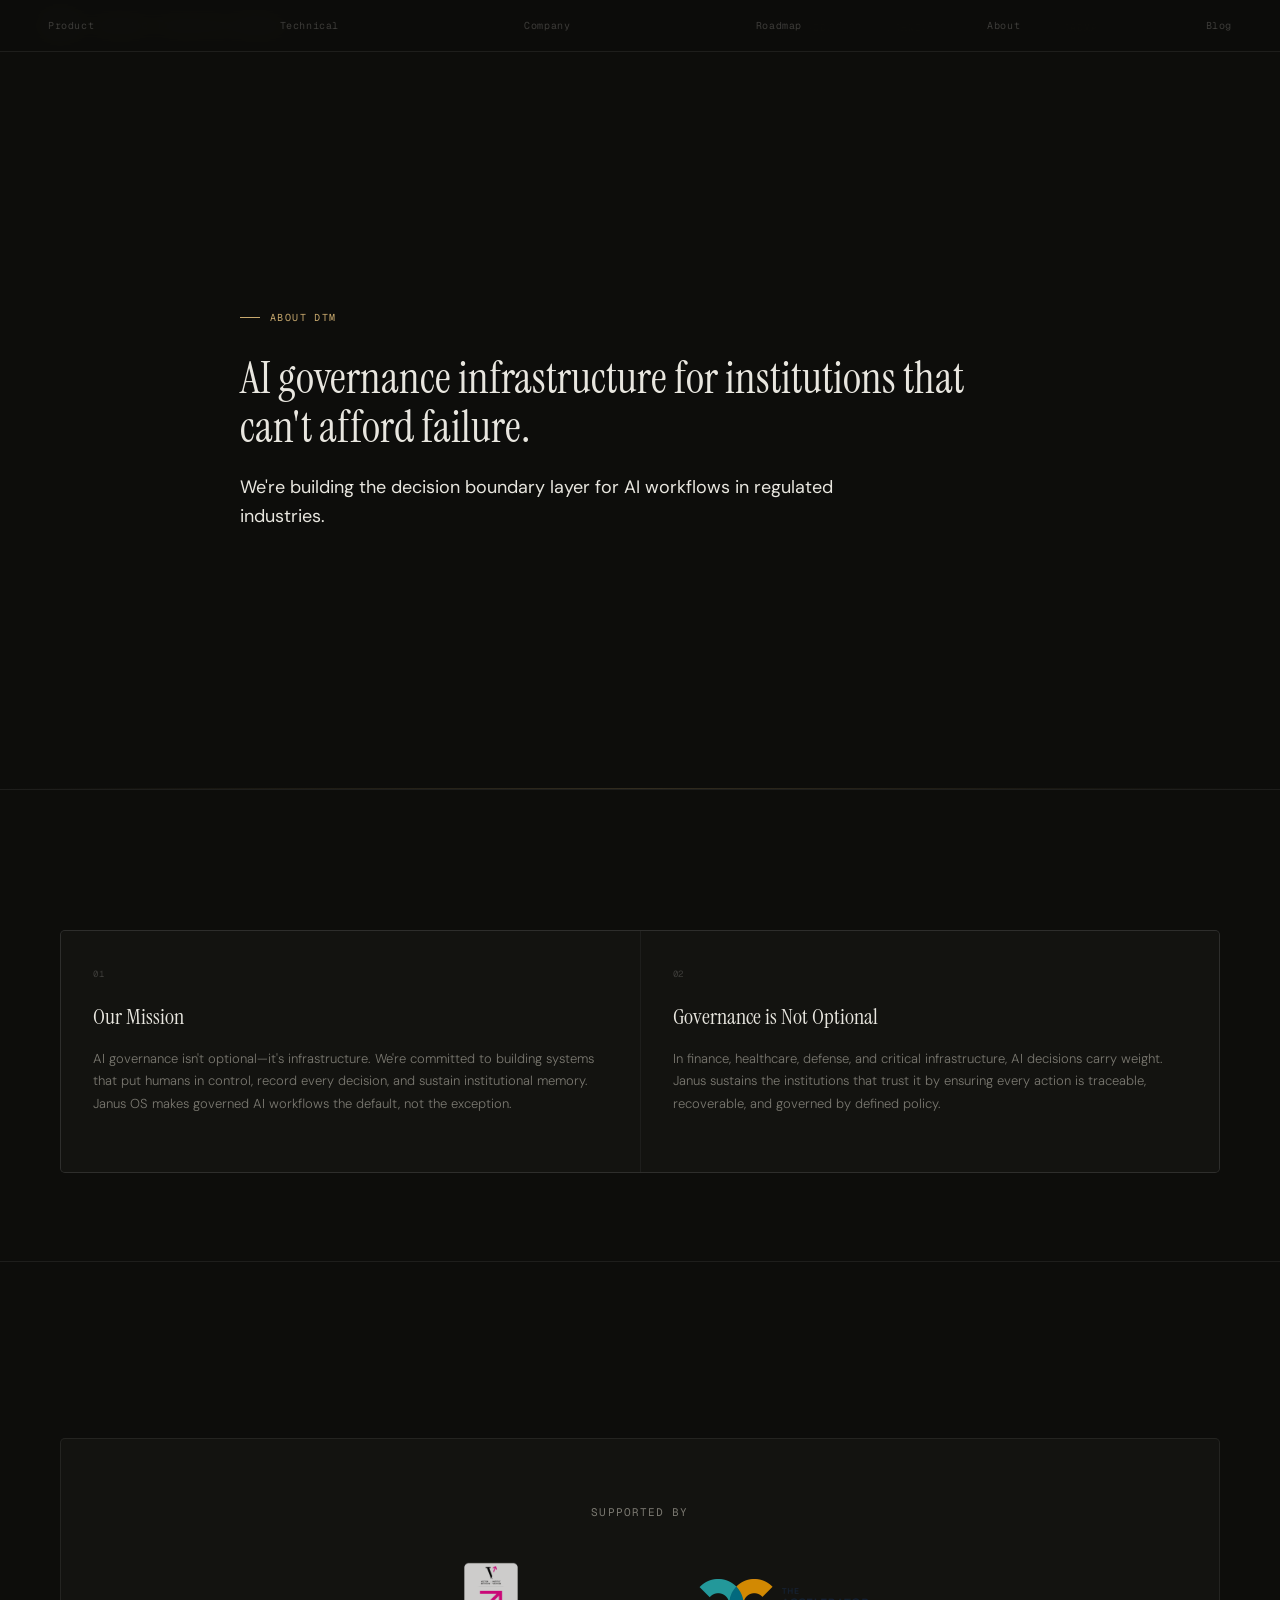
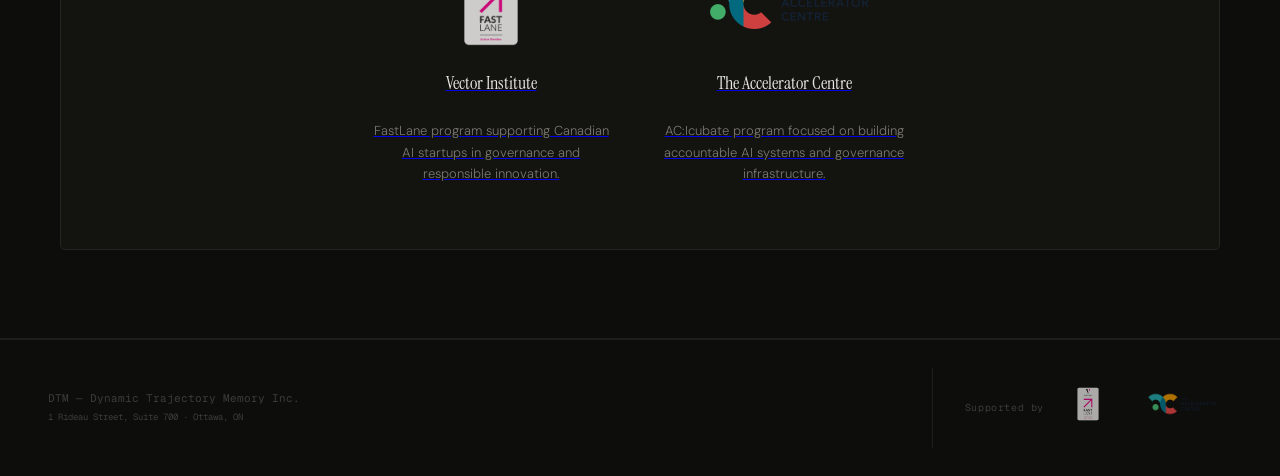
==== about.html @ 403a7dea "Brighten hero text, create prominent supporters section on About page" ====
<!DOCTYPE html>
<html lang="en">
<head>
  <meta charset="UTF-8">
  <meta name="viewport" content="width=device-width, initial-scale=1.0">
  <meta name="description" content="About DTM — who we are, what we're building, and the institutions backing our mission.">
  <title>About — DTM</title>
  <link rel="preconnect" href="https://fonts.googleapis.com">
  <link rel="preconnect" href="https://fonts.gstatic.com" crossorigin>
  <link href="https://fonts.googleapis.com/css2?family=Geist+Mono:wght@300;400;500&family=Instrument+Serif:ital@0;1&family=DM+Sans:ital,opsz,wght@0,9..40,300;0,9..40,400;0,9..40,500;1,9..40,300&display=swap" rel="stylesheet">
  <link rel="stylesheet" href="style.css">
</head>
<body>

  <nav>
    <div class="nav-left"><strong>DTM</strong> — Dynamic Trajectory Memory</div>
    <ul class="nav-links">
      <li><a href="product.html">Product</a></li>
      <li><a href="technical.html">Technical</a></li>
      <li><a href="company.html">Company</a></li>
      <li><a href="roadmap.html">Roadmap</a></li>
      <li><a href="about.html">About</a></li>
      <li><a href="https://blog.dtm-system.com" target="_blank" rel="noopener">Blog</a></li>
    </ul>
    <button class="nav-toggle" aria-label="Toggle navigation" aria-expanded="false">
      <span></span><span></span><span></span>
    </button>
  </nav>

  <main>

    <section class="hero">
      <div class="wrap">
        <p class="eyebrow">About DTM</p>
        <p class="hero-brand-tagline">AI governance infrastructure for institutions that can't afford failure.</p>
        <p class="hero-plain">We're building the decision boundary layer for AI workflows in regulated industries.</p>
      </div>
    </section>

    <section class="sec">
      <div class="wrap">
        <div class="page-cards">

          <div class="page-card">
            <span class="page-card-num">01</span>
            <h2 class="page-card-title">Our Mission</h2>
            <p class="page-card-desc">AI governance isn't optional—it's infrastructure. We're committed to building systems that put humans in control, record every decision, and sustain institutional memory. Janus OS makes governed AI workflows the default, not the exception.</p>
          </div>

          <div class="page-card">
            <span class="page-card-num">02</span>
            <h2 class="page-card-title">Governance is Not Optional</h2>
            <p class="page-card-desc">In finance, healthcare, defense, and critical infrastructure, AI decisions carry weight. Janus sustains the institutions that trust it by ensuring every action is traceable, recoverable, and governed by defined policy.</p>
          </div>

        </div>
      </div>
    </section>

    <!-- Supporters section -->
    <section class="sec">
      <div class="wrap">
        <div class="about-supporters">
          <div class="about-supporters-title">Supported by</div>
          <div class="about-supporters-logos">
            <a href="https://vectorinstitute.ai/fastlane-program/" target="_blank" rel="noopener" class="about-supporter-item" title="Vector Institute FastLane">
              <img src="assets/vector-fastlane-badge.png" alt="Vector Institute FastLane" class="about-supporter-logo">
              <div class="about-supporter-name">Vector Institute</div>
              <p class="about-supporter-desc">FastLane program supporting Canadian AI startups in governance and responsible innovation.</p>
            </a>
            <a href="https://accel.ca/" target="_blank" rel="noopener" class="about-supporter-item" title="The Accelerator Centre">
              <img src="assets/ac-icubate-logo.webp" alt="The Accelerator Centre" class="about-supporter-logo">
              <div class="about-supporter-name">The Accelerator Centre</div>
              <p class="about-supporter-desc">AC:Icubate program focused on building accountable AI systems and governance infrastructure.</p>
            </a>
          </div>
        </div>
      </div>
    </section>

  </main>

  <footer>
    <div class="footer-l">DTM — Dynamic Trajectory Memory Inc.<br><span>1 Rideau Street, Suite 700 &middot; Ottawa, ON</span></div>
    <nav class="footer-nav" aria-label="Footer">
      <a href="product.html">Product</a>
      <a href="technical.html">Technical</a>
      <a href="company.html">Company</a>
      <a href="roadmap.html">Roadmap</a>
      <a href="about.html">About</a>
      <a href="https://blog.dtm-system.com" target="_blank" rel="noopener">Blog</a>
    </nav>
    <div class="footer-supporters">
      <span class="supporters-text">Supported by</span>
      <div class="supporters-logos">
        <a href="https://vectorinstitute.ai/fastlane-program/" target="_blank" rel="noopener" title="Vector Institute FastLane Program">
          <img src="assets/vector-fastlane-badge.png" alt="Vector Institute FastLane" class="supporter-logo">
        </a>
        <a href="https://accel.ca/" target="_blank" rel="noopener" title="The Accelerator Centre">
          <img src="assets/ac-icubate-logo.webp" alt="The Accelerator Centre" class="supporter-logo">
        </a>
      </div>
    </div>
  </footer>

  <script>
    (function() {
      var toggle = document.querySelector('.nav-toggle');
      var links = document.querySelector('.nav-links');
      if (!toggle || !links) return;
      toggle.addEventListener('click', function() {
        var expanded = toggle.getAttribute('aria-expanded') === 'true';
        toggle.setAttribute('aria-expanded', String(!expanded));
        links.classList.toggle('nav-links--open');
      });
      links.addEventListener('click', function(e) {
        if (e.target.tagName === 'A') {
          toggle.setAttribute('aria-expanded', 'false');
          links.classList.remove('nav-links--open');
        }
      });
    })();
  </script>

</body>
</html>
---- style.css ----
/* ============================================
   DTM — Site Styles
   Professional. Restrained. Governance-grade.
   ============================================ */

*,
*::before,
*::after {
  box-sizing: border-box;
  margin: 0;
  padding: 0;
}

:root {
  --bg:         #0d0d0b;
  --bg2:        #131310;
  --bg3:        #1a1a17;
  --border:     rgba(255,255,255,0.07);
  --border-mid: rgba(255,255,255,0.13);
  --text:       #e8e6df;
  --muted:      #7a7870;
  --dim:        #3d3c39;
  --accent:     #c8a96e;
  --accent-dim: rgba(200,169,110,0.12);
  --green:      #1a3d2e;
  --green-b:    #2a5c44;
  --green-t:    #5ecb98;
  --blue:       #141a36;
  --blue-b:     #222d5c;
  --blue-t:     #7b92e8;
  --blocked:    #3d1a08;
  --blocked-b:  #8a3810;
  --blocked-t:  #e87840;
  --completed-b: #1a4a30;
  --completed-t: #4aaa78;
  --nav-height: 52px;
}

html {
  scroll-behavior: smooth;
}

body {
  background: var(--bg);
  color: var(--text);
  font-family: 'DM Sans', sans-serif;
  font-size: 16px;
  line-height: 1.7;
  -webkit-font-smoothing: antialiased;
  -moz-osx-font-smoothing: grayscale;
}


/* ---------- Nav ---------- */

nav {
  position: fixed;
  top: 0;
  left: 0;
  right: 0;
  z-index: 100;
  padding: 0 48px;
  height: var(--nav-height);
  display: flex;
  align-items: center;
  justify-content: space-between;
  border-bottom: 0.5px solid var(--border);
  background: rgba(13,13,11,0.94);
  backdrop-filter: blur(12px);
}

.nav-left {
  font-family: 'Geist Mono', monospace;
  font-size: 12px;
  color: var(--muted);
  letter-spacing: 0.06em;
}

.nav-left strong {
  color: var(--text);
  font-weight: 500;
}

.nav-links {
  display: flex;
  list-style: none;
  gap: 2rem;
}

.nav-links a {
  font-family: 'Geist Mono', monospace;
  font-size: 10px;
  letter-spacing: 0.1em;
  text-transform: uppercase;
  color: var(--dim);
  text-decoration: none;
  transition: color 0.15s ease;
}

.nav-links a:hover,
.nav-links a.nav-link--active {
  color: var(--accent);
}

.nav-toggle {
  display: none;
  background: none;
  border: none;
  cursor: pointer;
  flex-direction: column;
  gap: 4px;
  padding: 4px;
}

.nav-toggle span {
  display: block;
  width: 20px;
  height: 2px;
  background: var(--text);
  border-radius: 1px;
  transition: transform 0.2s ease, opacity 0.2s ease;
}

/* ---------- Main ---------- */

main {
  padding-top: var(--nav-height);
}

/* ---------- Wrap ---------- */

.wrap {
  max-width: 1160px;
  margin: 0 auto;
}

/* ---------- Hero (landing) ---------- */

.hero {
  min-height: 82vh;
  display: flex;
  flex-direction: column;
  justify-content: center;
  padding: 112px 48px 96px;
  border-bottom: 0.5px solid var(--border);
  position: relative;
  overflow: hidden;
}

.hero::after {
  content: '';
  position: absolute;
  bottom: 0;
  left: 0;
  right: 0;
  height: 1px;
  background: linear-gradient(90deg, transparent, rgba(200,169,110,0.2), transparent);
}

/* ---------- Subpage Hero ---------- */

.subpage-hero {
  padding: 80px 48px 64px;
  border-bottom: 0.5px solid var(--border);
  position: relative;
}

.subpage-hero::after {
  content: '';
  position: absolute;
  bottom: 0;
  left: 0;
  right: 0;
  height: 1px;
  background: linear-gradient(90deg, transparent, rgba(200,169,110,0.2), transparent);
}

/* ---------- Typography ---------- */

.eyebrow {
  font-family: 'Geist Mono', monospace;
  font-size: 10px;
  letter-spacing: 0.14em;
  text-transform: uppercase;
  color: var(--accent);
  margin-bottom: 28px;
  display: flex;
  align-items: center;
  gap: 10px;
}

.eyebrow::before {
  content: '';
  display: inline-block;
  width: 20px;
  height: 1px;
  background: var(--accent);
}

h1 {
  font-family: 'Instrument Serif', serif;
  font-size: clamp(40px, 6vw, 78px);
  font-weight: 400;
  line-height: 1.07;
  letter-spacing: -0.01em;
  color: var(--text);
  max-width: 800px;
  margin-bottom: 36px;
}

h1 em {
  font-style: italic;
  color: var(--accent);
}

.subpage-hero h1 {
  font-size: clamp(30px, 4.5vw, 56px);
  margin-bottom: 20px;
}

.hero-sub {
  font-size: 17px;
  line-height: 1.7;
  color: var(--muted);
  max-width: 520px;
  font-weight: 300;
}

/* ---------- Section ---------- */

.sec {
  padding: 88px 48px;
  border-bottom: 0.5px solid var(--border);
}

.sec-label {
  font-family: 'Geist Mono', monospace;
  font-size: 10px;
  letter-spacing: 0.14em;
  text-transform: uppercase;
  color: var(--dim);
  margin-bottom: 44px;
  display: flex;
  align-items: center;
  gap: 10px;
}

.sec-label::before {
  content: '';
  display: inline-block;
  width: 14px;
  height: 1px;
  background: var(--dim);
}

/* ---------- Layout ---------- */

.two-col {
  display: grid;
  grid-template-columns: 1fr 1fr;
  gap: 64px;
  align-items: start;
}

/* ---------- Text components ---------- */

.big-serif {
  font-family: 'Instrument Serif', serif;
  font-size: clamp(22px, 3vw, 36px);
  line-height: 1.25;
  font-weight: 400;
  color: var(--text);
}

.big-serif em {
  font-style: italic;
  color: var(--muted);
}

.body-text {
  font-size: 14px;
  color: var(--muted);
  line-height: 1.85;
  font-weight: 300;
}

.body-text p + p {
  margin-top: 18px;
}

.pull {
  font-family: 'Geist Mono', monospace;
  font-size: 11px;
  color: var(--dim);
  border-left: 1px solid var(--border-mid);
  padding-left: 14px;
  line-height: 1.65;
  margin-top: 24px;
}

/* ---------- Layer stack ---------- */

.layer-stack {
  display: flex;
  flex-direction: column;
  gap: 2px;
  margin: 52px 0;
}

.layer {
  border: 0.5px solid;
  border-radius: 5px;
  padding: 22px 26px;
}

.layer.l3 { background: rgba(42,42,42,0.5); border-color: #3a3a38; }
.layer.l2 { background: rgba(20,26,54,0.7); border-color: var(--blue-b); }
.layer.l1 { background: rgba(26,61,46,0.7); border-color: var(--green-b); }

.layer-num {
  font-family: 'Geist Mono', monospace;
  font-size: 9px;
  letter-spacing: 0.1em;
  color: var(--dim);
  margin-bottom: 3px;
}

.layer-name {
  font-size: 16px;
  font-weight: 500;
  margin-bottom: 3px;
}

.l3 .layer-name { color: #a0a09a; }
.l2 .layer-name { color: var(--blue-t); }
.l1 .layer-name { color: var(--green-t); }

.layer-sub {
  font-family: 'Geist Mono', monospace;
  font-size: 10px;
  color: var(--dim);
  margin-bottom: 14px;
}

.tags {
  display: flex;
  flex-wrap: wrap;
  gap: 5px;
}

.tag {
  font-family: 'Geist Mono', monospace;
  font-size: 10px;
  padding: 3px 9px;
  border-radius: 3px;
  border: 0.5px solid;
}

.l3 .tag { border-color: #3a3a38; color: var(--muted); }
.l2 .tag { border-color: var(--blue-b); color: var(--blue-t); opacity: 0.75; }
.l1 .tag { border-color: var(--green-b); color: var(--green-t); opacity: 0.75; }
.tag.blocked { border-color: var(--blocked-b); color: var(--blocked-t); }
.tag.done    { border-color: var(--completed-b); color: var(--completed-t); }

.connector {
  display: flex;
  justify-content: center;
  align-items: flex-end;
  height: 22px;
  position: relative;
}

.connector::before {
  content: '';
  position: absolute;
  top: 0;
  left: 50%;
  transform: translateX(-50%);
  width: 0.5px;
  height: 100%;
  background: var(--border-mid);
}

.arrow {
  width: 5px;
  height: 5px;
  border-right: 0.5px solid var(--border-mid);
  border-bottom: 0.5px solid var(--border-mid);
  transform: rotate(45deg);
  position: relative;
  z-index: 1;
  margin-bottom: 1px;
}

/* ---------- Grid 3 ---------- */

.grid3 {
  display: grid;
  grid-template-columns: 1fr 1fr 1fr;
  gap: 1px;
  background: var(--border);
  border: 0.5px solid var(--border);
  border-radius: 5px;
  overflow: hidden;
  margin-top: 52px;
}

.grid3-item {
  background: var(--bg2);
  padding: 28px 24px;
}

.grid3-num {
  font-family: 'Geist Mono', monospace;
  font-size: 9px;
  letter-spacing: 0.1em;
  color: var(--dim);
  margin-bottom: 10px;
}

.grid3-title {
  font-size: 14px;
  font-weight: 500;
  color: var(--text);
  margin-bottom: 10px;
}

.grid3-body {
  font-size: 12px;
  color: var(--muted);
  line-height: 1.8;
  font-weight: 300;
}

/* ---------- Grid 2 ---------- */

.grid2 {
  display: grid;
  grid-template-columns: 1fr 1fr;
  gap: 1px;
  background: var(--border);
  border: 0.5px solid var(--border);
  border-radius: 5px;
  overflow: hidden;
}

.grid2-item {
  background: var(--bg2);
  padding: 32px 28px;
}

.grid2-label {
  font-family: 'Geist Mono', monospace;
  font-size: 10px;
  letter-spacing: 0.12em;
  text-transform: uppercase;
  color: var(--dim);
  margin-bottom: 12px;
}

.grid2-body {
  font-size: 13px;
  color: var(--muted);
  line-height: 1.85;
  font-weight: 300;
}

.grid2-body strong {
  color: var(--text);
  font-weight: 500;
}

/* ---------- Kanban strip ---------- */

.kanban-strip {
  display: flex;
  gap: 8px;
  margin-top: 44px;
}

.lane {
  flex: 1;
  background: var(--bg3);
  border: 0.5px solid var(--border-mid);
  border-radius: 5px;
  padding: 16px 14px;
}

.lane-header {
  font-family: 'Geist Mono', monospace;
  font-size: 9px;
  letter-spacing: 0.1em;
  text-transform: uppercase;
  color: var(--dim);
  margin-bottom: 12px;
  padding-bottom: 10px;
  border-bottom: 0.5px solid var(--border);
}

.lane-header.running  { color: var(--muted); }
.lane-header.blocked  { color: var(--blocked-t); }
.lane-header.done     { color: var(--completed-t); }

.kcard {
  background: var(--bg2);
  border: 0.5px solid var(--border-mid);
  border-radius: 4px;
  padding: 10px 12px;
  margin-bottom: 6px;
  font-size: 11px;
}

.kcard-title {
  color: var(--text);
  font-weight: 500;
  margin-bottom: 3px;
}

.kcard-sub {
  font-family: 'Geist Mono', monospace;
  font-size: 9px;
  color: var(--dim);
}

.kcard.is-blocked { background: var(--blocked); border-color: var(--blocked-b); }
.kcard.is-blocked .kcard-title { color: var(--blocked-t); }
.kcard.is-blocked .kcard-sub   { color: rgba(232,120,64,0.5); }

.kcard.is-done    { background: rgba(26,61,46,0.4); border-color: var(--completed-b); }
.kcard.is-done .kcard-title    { color: var(--completed-t); }
.kcard.is-done .kcard-sub      { color: rgba(74,170,120,0.5); }

.gate-note {
  font-family: 'Geist Mono', monospace;
  font-size: 9px;
  color: var(--blocked-t);
  border-top: 0.5px solid var(--blocked-b);
  margin-top: 6px;
  padding-top: 8px;
  line-height: 1.5;
}

/* ---------- Assembly row ---------- */

.assembly-row {
  display: flex;
  align-items: stretch;
  gap: 1px;
  margin-top: 44px;
  background: var(--border);
  border: 0.5px solid var(--border);
  border-radius: 5px;
  overflow: hidden;
}

.agent {
  flex: 1;
  background: var(--bg2);
  padding: 20px 16px;
  text-align: center;
}

.agent-name {
  font-family: 'Geist Mono', monospace;
  font-size: 11px;
  font-weight: 500;
  color: var(--text);
  margin-bottom: 6px;
}

.agent-role {
  font-size: 11px;
  color: var(--muted);
  line-height: 1.5;
  font-weight: 300;
}

.agent-sep {
  width: 1px;
  background: var(--border);
  flex-shrink: 0;
}

/* ---------- Hygiene list ---------- */

.hygiene-list {
  margin-top: 44px;
  display: flex;
  flex-direction: column;
  gap: 1px;
}

.hygiene-item {
  display: grid;
  grid-template-columns: 180px 1fr;
  background: var(--border);
}

.hygiene-item:first-child { border-radius: 5px 5px 0 0; overflow: hidden; }
.hygiene-item:last-child  { border-radius: 0 0 5px 5px; overflow: hidden; }

.hygiene-key {
  background: var(--bg3);
  padding: 18px 20px;
  font-family: 'Geist Mono', monospace;
  font-size: 11px;
  color: var(--muted);
  border-right: 0.5px solid var(--border);
}

.hygiene-val {
  background: var(--bg2);
  padding: 18px 24px;
  font-size: 13px;
  color: var(--muted);
  font-weight: 300;
  line-height: 1.7;
}

.hygiene-val strong {
  color: var(--text);
  font-weight: 500;
}

/* ---------- Closing ---------- */

.closing {
  padding: 112px 48px;
  text-align: center;
  border-bottom: 0.5px solid var(--border);
}

.closing-h {
  font-family: 'Instrument Serif', serif;
  font-size: clamp(28px, 4vw, 50px);
  font-weight: 400;
  line-height: 1.18;
  color: var(--text);
  max-width: 680px;
  margin: 0 auto 20px;
}

.closing-sub {
  font-size: 14px;
  color: var(--muted);
  font-weight: 300;
  max-width: 440px;
  margin: 0 auto;
}

/* ---------- Page cards (landing) ---------- */

.page-cards {
  display: grid;
  grid-template-columns: repeat(2, 1fr);
  gap: 1px;
  background: var(--border);
  border: 0.5px solid var(--border);
  border-radius: 5px;
  overflow: hidden;
  margin-top: 52px;
}

.page-card {
  display: flex;
  flex-direction: column;
  background: var(--bg2);
  padding: 36px 32px;
  text-decoration: none;
  transition: background 0.15s ease;
}

.page-card:hover {
  background: var(--bg3);
}

.page-card-num {
  font-family: 'Geist Mono', monospace;
  font-size: 9px;
  letter-spacing: 0.1em;
  color: var(--dim);
  margin-bottom: 16px;
}

.page-card-title {
  font-family: 'Instrument Serif', serif;
  font-size: 22px;
  font-weight: 400;
  color: var(--text);
  margin-bottom: 12px;
}

.page-card-desc {
  font-size: 13px;
  color: var(--muted);
  line-height: 1.75;
  font-weight: 300;
  flex: 1;
  margin-bottom: 20px;
}

.page-card-cta {
  font-family: 'Geist Mono', monospace;
  font-size: 10px;
  color: var(--accent);
  letter-spacing: 0.06em;
}

/* ---------- Roadmap list ---------- */

.roadmap-list {
  display: flex;
  flex-direction: column;
  gap: 1px;
  margin-top: 52px;
}

.roadmap-item {
  display: grid;
  grid-template-columns: 112px 1fr;
  background: var(--border);
}

.roadmap-item:first-child { border-radius: 5px 5px 0 0; overflow: hidden; }
.roadmap-item:last-child  { border-radius: 0 0 5px 5px; overflow: hidden; }

.roadmap-phase {
  background: var(--bg3);
  padding: 28px 24px;
  font-family: 'Geist Mono', monospace;
  font-size: 10px;
  color: var(--dim);
  letter-spacing: 0.1em;
  text-transform: uppercase;
}

.roadmap-item--active .roadmap-phase {
  color: var(--accent);
}

.roadmap-body {
  background: var(--bg2);
  padding: 28px 32px;
}

.roadmap-body h2 {
  font-size: 16px;
  font-weight: 500;
  color: var(--text);
  margin-bottom: 8px;
}

.roadmap-body p {
  font-size: 13px;
  color: var(--muted);
  font-weight: 300;
  line-height: 1.75;
}

.roadmap-body p + p {
  margin-top: 12px;
}

.roadmap-lead {
  color: var(--text) !important;
  font-weight: 400;
}

/* ---------- Technical spec tables ---------- */

.spec-table {
  width: 100%;
  border-collapse: collapse;
  margin-top: 28px;
  border: 0.5px solid var(--border);
  border-radius: 5px;
  overflow: hidden;
  font-size: 13px;
}

.spec-table th,
.spec-table td {
  padding: 14px 18px;
  text-align: left;
  vertical-align: top;
  border-bottom: 0.5px solid var(--border);
}

.spec-table tr:last-child th,
.spec-table tr:last-child td {
  border-bottom: none;
}

.spec-table th {
  font-family: 'Geist Mono', monospace;
  font-size: 10px;
  letter-spacing: 0.08em;
  text-transform: uppercase;
  color: var(--dim);
  font-weight: 500;
  background: var(--bg3);
  width: 28%;
}

.spec-table td {
  background: var(--bg2);
  color: var(--muted);
  font-weight: 300;
  line-height: 1.65;
}

.spec-table td strong {
  color: var(--text);
  font-weight: 500;
}

.layer-heading {
  font-family: 'Instrument Serif', serif;
  font-size: clamp(20px, 2.5vw, 28px);
  font-weight: 400;
  color: var(--text);
  margin-top: 44px;
  margin-bottom: 4px;
}

.layer-heading:first-of-type {
  margin-top: 28px;
}

.tech-steps {
  margin-top: 28px;
  padding-left: 0;
  list-style: none;
  counter-reset: tech-step;
}

.tech-steps li {
  counter-increment: tech-step;
  position: relative;
  padding-left: 36px;
  margin-bottom: 18px;
  font-size: 14px;
  color: var(--muted);
  font-weight: 300;
  line-height: 1.75;
}

.tech-steps li::before {
  content: counter(tech-step, decimal-leading-zero);
  position: absolute;
  left: 0;
  top: 0;
  font-family: 'Geist Mono', monospace;
  font-size: 10px;
  color: var(--accent);
  letter-spacing: 0.06em;
}

.tech-steps li strong {
  color: var(--text);
  font-weight: 500;
}

.tech-proof {
  margin-top: 28px;
  padding: 20px 22px;
  background: var(--bg3);
  border: 0.5px solid var(--border-mid);
  border-radius: 5px;
  border-left: 2px solid var(--accent);
}

.tech-proof-query {
  font-family: 'Geist Mono', monospace;
  font-size: 12px;
  color: var(--accent);
  margin-bottom: 14px;
}

.tech-cta-row {
  display: flex;
  flex-wrap: wrap;
  gap: 12px;
  margin-top: 28px;
}

.tech-cta {
  display: inline-block;
  font-family: 'Geist Mono', monospace;
  font-size: 10px;
  letter-spacing: 0.08em;
  text-transform: uppercase;
  text-decoration: none;
  color: var(--bg);
  background: var(--accent);
  padding: 12px 20px;
  border-radius: 4px;
  border: 0.5px solid var(--accent);
  transition: opacity 0.15s ease;
}

.tech-cta:hover {
  opacity: 0.88;
}

.tech-cta--ghost {
  color: var(--accent);
  background: transparent;
}

.tech-cta--ghost:hover {
  background: var(--accent-dim);
  opacity: 1;
}

/* ---------- Vector messaging: hero, demo, kanban ---------- */

.hero-plain {
  font-size: 18px;
  line-height: 1.65;
  color: var(--text);
  font-weight: 400;
  max-width: 640px;
  margin-bottom: 16px;
}

.hero-icp {
  font-family: 'Geist Mono', monospace;
  font-size: 11px;
  letter-spacing: 0.04em;
  line-height: 1.65;
  color: var(--text);
  max-width: 720px;
  margin-bottom: 32px;
}

.hero-brand-tagline {
  font-family: 'Instrument Serif', serif;
  font-size: clamp(28px, 4vw, 44px);
  line-height: 1.12;
  font-weight: 400;
  color: var(--text);
  max-width: 800px;
  margin-bottom: 20px;
}

.hero-brand-tagline em {
  font-style: italic;
  color: var(--accent);
}

.dogfood-strip {
  padding: 20px 48px;
  border-bottom: 0.5px solid var(--border);
  background: var(--bg2);
}

.dogfood-strip .wrap {
  display: flex;
  flex-wrap: wrap;
  align-items: baseline;
  gap: 12px 20px;
}

.dogfood-eyebrow {
  font-family: 'Geist Mono', monospace;
  font-size: 9px;
  letter-spacing: 0.12em;
  text-transform: uppercase;
  color: var(--accent);
}

.dogfood-text {
  font-size: 14px;
  color: var(--muted);
  font-weight: 300;
  max-width: 720px;
}

.demo-block {
  padding: 64px 48px 80px;
  border-bottom: 0.5px solid var(--border);
  background: var(--bg2);
}

.demo-block .eyebrow {
  margin-bottom: 16px;
}

.demo-block-title {
  font-family: 'Instrument Serif', serif;
  font-size: clamp(24px, 3.5vw, 40px);
  font-weight: 400;
  line-height: 1.2;
  color: var(--text);
  max-width: 640px;
  margin-bottom: 28px;
}

.demo-video-slot {
  position: relative;
  aspect-ratio: 16 / 9;
  max-width: 960px;
  background: var(--bg3);
  border: 0.5px solid var(--border-mid);
  border-radius: 5px;
  overflow: hidden;
  margin-bottom: 28px;
  display: flex;
  flex-direction: column;
  align-items: center;
  justify-content: center;
  padding: 32px 24px;
  text-align: center;
}

.demo-video-slot:has(.demo-video-embed) {
  padding: 0;
  display: block;
}

.demo-video-embed {
  position: absolute;
  inset: 0;
}

.demo-video-embed iframe {
  width: 100%;
  height: 100%;
  border: 0;
}

.demo-video-slot .demo-video-label {
  font-family: 'Geist Mono', monospace;
  font-size: 10px;
  letter-spacing: 0.1em;
  text-transform: uppercase;
  color: var(--accent);
  margin-bottom: 12px;
}

.demo-video-slot .demo-video-note {
  font-size: 13px;
  color: var(--muted);
  font-weight: 300;
  max-width: 420px;
  line-height: 1.65;
}

.demo-video {
  width: 100%;
  max-width: 960px;
  display: block;
  border-radius: 5px;
  border: 0.5px solid var(--border-mid);
  background: var(--bg3);
}

.demo-video:not([src]) {
  display: none;
}

.demo-storyboard {
  display: grid;
  grid-template-columns: repeat(3, 1fr);
  gap: 1px;
  background: var(--border);
  border: 0.5px solid var(--border);
  border-radius: 5px;
  overflow: hidden;
  max-width: 960px;
}

.demo-step {
  background: var(--bg3);
  padding: 22px 20px;
  text-align: left;
}

.demo-step-num {
  font-family: 'Geist Mono', monospace;
  font-size: 9px;
  letter-spacing: 0.1em;
  color: var(--accent);
  margin-bottom: 10px;
}

.demo-step-title {
  font-size: 14px;
  font-weight: 500;
  color: var(--text);
  margin-bottom: 8px;
}

.demo-step-desc {
  font-size: 12px;
  color: var(--muted);
  font-weight: 300;
  line-height: 1.65;
}

.demo-cta-row {
  margin-top: 28px;
  display: flex;
  flex-wrap: wrap;
  gap: 12px;
}

.btn-primary {
  display: inline-block;
  font-family: 'Geist Mono', monospace;
  font-size: 10px;
  letter-spacing: 0.08em;
  text-transform: uppercase;
  text-decoration: none;
  color: var(--bg);
  background: var(--accent);
  padding: 12px 22px;
  border-radius: 4px;
  border: 0.5px solid var(--accent);
  transition: opacity 0.15s ease;
}

.btn-primary:hover {
  opacity: 0.88;
}

.btn-ghost {
  display: inline-block;
  font-family: 'Geist Mono', monospace;
  font-size: 10px;
  letter-spacing: 0.08em;
  text-transform: uppercase;
  text-decoration: none;
  color: var(--accent);
  padding: 12px 22px;
  border-radius: 4px;
  border: 0.5px solid var(--border-mid);
  transition: background 0.15s ease;
}

.btn-ghost:hover {
  background: var(--accent-dim);
}

.product-intro-strip {
  padding: 56px 48px;
  border-bottom: 0.5px solid var(--border);
}

.product-intro-strip .hero-plain {
  margin-bottom: 12px;
}

.product-intro-strip .hero-icp {
  margin-bottom: 20px;
}

.demo-hero {
  padding-top: 80px;
}

.page-card--featured {
  background: var(--bg3);
}

.page-card--featured .page-card-num {
  color: var(--accent);
}

/* Kanban (product + demo section) */

.kanban-strip {
  display: flex;
  gap: 8px;
  margin-top: 36px;
}

.lane {
  flex: 1;
  background: var(--bg3);
  border: 0.5px solid var(--border-mid);
  border-radius: 5px;
  padding: 16px 14px;
}

.lane-header {
  font-family: 'Geist Mono', monospace;
  font-size: 9px;
  letter-spacing: 0.1em;
  text-transform: uppercase;
  color: var(--dim);
  margin-bottom: 12px;
  padding-bottom: 10px;
  border-bottom: 0.5px solid var(--border);
}

.lane-header.running { color: var(--muted); }
.lane-header.blocked { color: var(--blocked-t); }
.lane-header.done { color: var(--completed-t); }

.kcard {
  background: var(--bg2);
  border: 0.5px solid var(--border-mid);
  border-radius: 4px;
  padding: 10px 12px;
  margin-bottom: 6px;
  font-size: 11px;
}

.kcard-title {
  color: var(--text);
  font-weight: 500;
  margin-bottom: 3px;
}

.kcard-sub {
  font-family: 'Geist Mono', monospace;
  font-size: 9px;
  color: var(--dim);
}

.kcard.is-blocked {
  background: var(--blocked);
  border-color: var(--blocked-b);
}

.kcard.is-blocked .kcard-title { color: var(--blocked-t); }
.kcard.is-blocked .kcard-sub { color: rgba(232,120,64,0.5); }

.kcard.is-done {
  background: rgba(26,61,46,0.4);
  border-color: var(--completed-b);
}

.kcard.is-done .kcard-title { color: var(--completed-t); }
.kcard.is-done .kcard-sub { color: rgba(74,170,120,0.5); }

.gate-note {
  font-family: 'Geist Mono', monospace;
  font-size: 9px;
  color: var(--blocked-t);
  border-top: 0.5px solid var(--blocked-b);
  margin-top: 6px;
  padding-top: 8px;
  line-height: 1.5;
}

.kcard-parent {
  border-color: var(--border-mid);
  padding-bottom: 8px;
}

.kcard-parent-label {
  font-family: 'Geist Mono', monospace;
  font-size: 8px;
  letter-spacing: 0.1em;
  text-transform: uppercase;
  color: var(--dim);
  margin-bottom: 8px;
}

.kcard-children {
  margin-top: 4px;
  padding-left: 10px;
  border-left: 1px solid var(--border-mid);
}

.kcard-child {
  background: var(--bg);
  border: 0.5px solid var(--border);
  border-radius: 3px;
  padding: 7px 9px;
  margin-bottom: 4px;
  font-size: 10px;
}

.kcard-child:last-child { margin-bottom: 0; }

.kcard-child-title {
  color: var(--muted);
  font-weight: 500;
  margin-bottom: 2px;
}

.kcard-child-sub {
  font-family: 'Geist Mono', monospace;
  font-size: 8px;
  color: var(--dim);
}

.kcard-child.is-active {
  border-color: rgba(200,169,110,0.35);
  background: rgba(200,169,110,0.06);
}

.kcard-child.is-active .kcard-child-title { color: var(--text); }

.kcard-child.is-blocked {
  border-color: var(--blocked-b);
  background: rgba(61,26,8,0.35);
}

.kcard-child.is-blocked .kcard-child-title { color: var(--blocked-t); }

.kcard-child.is-waiting { opacity: 0.55; }

.kanban-caption {
  margin-top: 28px;
  max-width: 720px;
  font-size: 13px;
  color: var(--muted);
  font-weight: 300;
  line-height: 1.75;
}

.kanban-caption strong {
  color: var(--text);
  font-weight: 500;
}

.demo-beats {
  display: flex;
  flex-direction: column;
  gap: 0;
  border: 0.5px solid var(--border);
  border-radius: 5px;
  overflow: hidden;
  margin-bottom: 36px;
  max-width: 720px;
}

.demo-beat {
  display: grid;
  grid-template-columns: 48px 1fr;
  gap: 16px;
  padding: 18px 20px;
  background: var(--bg2);
  border-bottom: 0.5px solid var(--border);
}

.demo-beat:last-child {
  border-bottom: none;
}

.demo-beat-num {
  font-family: 'Geist Mono', monospace;
  font-size: 11px;
  color: var(--accent);
  padding-top: 2px;
}

.demo-beat-text {
  font-size: 14px;
  color: var(--muted);
  font-weight: 300;
  line-height: 1.65;
}

/* ---------- Footer ---------- */

footer {
  padding: 28px 48px;
  display: flex;
  align-items: center;
  justify-content: space-between;
  border-top: 0.5px solid var(--border);
}

.footer-l {
  font-family: 'Geist Mono', monospace;
  font-size: 11px;
  color: var(--dim);
  line-height: 1.6;
}

.footer-l span {
  font-size: 9px;
}

.footer-nav {
  display: flex;
  gap: 2rem;
}

.footer-nav a {
  font-family: 'Geist Mono', monospace;
  font-size: 10px;
  color: var(--dim);
  text-decoration: none;
  letter-spacing: 0.06em;
  transition: color 0.15s ease;
}

.footer-nav a:hover {
  color: var(--accent);
}

/* Supporter logos section */
.footer-supporters {
  display: flex;
  align-items: center;
  gap: 1.5rem;
  padding: 1rem 0;
  border-left: 0.5px solid var(--border);
  margin-left: 2rem;
  padding-left: 2rem;
}

.supporters-text {
  font-family: 'Geist Mono', monospace;
  font-size: 10px;
  letter-spacing: 0.06em;
  color: var(--dim);
  white-space: nowrap;
}

.supporters-logos {
  display: flex;
  gap: 1.5rem;
  align-items: center;
}

.supporter-logo {
  max-height: 40px;
  width: auto;
  opacity: 0.7;
  transition: opacity 0.2s ease;
}

.supporter-logo:hover {
  opacity: 1;
}

/* About page prominent supporters section */
.about-supporters {
  margin-top: 88px;
  padding: 64px 48px;
  border: 0.5px solid var(--border);
  border-radius: 5px;
  background: var(--bg2);
  text-align: center;
}

.about-supporters-title {
  font-family: 'Geist Mono', monospace;
  font-size: 11px;
  letter-spacing: 0.1em;
  text-transform: uppercase;
  color: var(--muted);
  margin-bottom: 32px;
}

.about-supporters-logos {
  display: flex;
  gap: 48px;
  justify-content: center;
  align-items: center;
  flex-wrap: wrap;
}

.about-supporter-item {
  display: flex;
  flex-direction: column;
  align-items: center;
  gap: 14px;
}

.about-supporter-logo {
  max-height: 100px;
  width: auto;
  opacity: 0.85;
  transition: opacity 0.2s ease;
}

.about-supporter-logo:hover {
  opacity: 1;
}

.about-supporter-name {
  font-family: 'Instrument Serif', serif;
  font-size: 18px;
  font-weight: 400;
  color: var(--text);
  margin-bottom: 8px;
}

.about-supporter-desc {
  font-size: 13px;
  color: var(--muted);
  line-height: 1.65;
  font-weight: 300;
  max-width: 240px;
}



/* ============================================
   RESPONSIVE — MOBILE (< 768px)
   ============================================ */

@media (max-width: 768px) {

  nav {
    padding: 0 20px;
  }

  .nav-links {
    display: none;
    position: absolute;
    top: var(--nav-height);
    left: 0;
    right: 0;
    flex-direction: column;
    background: rgba(13,13,11,0.98);
    border-bottom: 0.5px solid var(--border);
    padding: 1rem 1.5rem;
    gap: 0.75rem;
  }

  .nav-links--open {
    display: flex;
  }

  .nav-links a {
    font-size: 12px;
    padding: 4px 0;
  }

  .nav-toggle {
    display: flex;
  }

  .hero {
    padding: 80px 20px 64px;
    min-height: 70vh;
  }

  .subpage-hero {
    padding: 60px 20px 48px;
  }

  .sec {
    padding: 64px 20px;
  }

  .wrap {
    padding: 0 20px;
  }

  .two-col {
    grid-template-columns: 1fr;
    gap: 36px;
  }

  .grid3 {
    grid-template-columns: 1fr;
  }

  .grid2 {
    grid-template-columns: 1fr;
  }

  .page-cards {
    grid-template-columns: 1fr;
  }

  .dogfood-strip {
    padding: 20px;
  }

  .demo-block {
    padding: 48px 20px 64px;
  }

  .demo-storyboard {
    grid-template-columns: 1fr;
  }

  .product-intro-strip {
    padding: 48px 20px;
  }

  .kanban-strip {
    flex-direction: column;
  }

  .assembly-row {
    flex-direction: column;
  }

  .agent-sep {
    width: auto;
    height: 1px;
  }

  footer {
    flex-direction: column;
    align-items: flex-start;
    gap: 1rem;
    padding: 20px;
  }

  .footer-supporters {
    flex-direction: column;
    gap: 0.5rem;
    border-left: none;
    border-top: 0.5px solid var(--border);
    margin-left: 0;
    padding-left: 0;
    padding-top: 1rem;
    width: 100%;
  }

  .supporters-logos {
    gap: 1rem;
  }

  .supporter-logo {
    max-height: 35px;
  }

  .about-supporters {
    padding: 48px 20px;
  }

  .about-supporters-logos {
    gap: 24px;
  }

  .about-supporter-logo {
    max-height: 80px;
  }

  .about-supporter-desc {
    max-width: 100%;
  }

  .hygiene-item {
    grid-template-columns: 1fr;
  }

  .hygiene-key {
    border-right: none;
    border-bottom: 0.5px solid var(--border);
  }

  .roadmap-item {
    grid-template-columns: 1fr;
  }

  .roadmap-phase {
    padding: 16px 20px 8px;
  }

  .roadmap-body {
    padding: 8px 20px 24px;
  }

  .spec-table th {
    display: block;
    width: 100%;
    border-bottom: none;
    padding-bottom: 6px;
  }

  .spec-table td {
    display: block;
    width: 100%;
    padding-top: 0;
    padding-bottom: 16px;
  }

  .tech-cta-row {
    flex-direction: column;
    align-items: stretch;
  }

  footer {
    padding: 24px 20px;
    flex-direction: column;
    gap: 1.25rem;
    text-align: center;
  }

  .closing {
    padding: 80px 20px;
  }

  .blog-item {
    grid-template-columns: 1fr;
  }

  .blog-date {
    border-right: none;
    border-bottom: 0.5px solid var(--border);
    padding: 14px 20px 10px;
  }

  .blog-body {
    padding: 14px 20px 20px;
  }

}

/* ---------- Blog list ---------- */

.blog-list {
  display: flex;
  flex-direction: column;
  gap: 1px;
  margin-top: 52px;
}

.blog-item {
  display: grid;
  grid-template-columns: 96px 1fr;
  background: var(--border);
  text-decoration: none;
  transition: opacity 0.15s ease;
}

.blog-item:first-child { border-radius: 5px 5px 0 0; overflow: hidden; }
.blog-item:last-child  { border-radius: 0 0 5px 5px; overflow: hidden; }

.blog-item:hover { opacity: 0.78; }

.blog-date {
  background: var(--bg3);
  padding: 22px 18px;
  font-family: 'Geist Mono', monospace;
  font-size: 9px;
  color: var(--dim);
  letter-spacing: 0.1em;
  text-transform: uppercase;
  border-right: 0.5px solid var(--border);
  line-height: 1.6;
}

.blog-body {
  background: var(--bg2);
  padding: 22px 28px;
}

.blog-title {
  font-size: 14px;
  font-weight: 500;
  color: var(--text);
  margin-bottom: 7px;
  line-height: 1.45;
}

.blog-desc {
  font-size: 12px;
  color: var(--muted);
  font-weight: 300;
  line-height: 1.8;
}

.blog-cta {
  font-family: 'Geist Mono', monospace;
  font-size: 9px;
  color: var(--accent);
  letter-spacing: 0.08em;
  margin-top: 10px;
}

.blog-hero-meta {
  display: flex;
  align-items: center;
  gap: 20px;
  margin-top: 20px;
}

.blog-hero-count {
  font-family: 'Geist Mono', monospace;
  font-size: 10px;
  color: var(--muted);
  letter-spacing: 0.08em;
}

.blog-hero-link {
  font-family: 'Geist Mono', monospace;
  font-size: 10px;
  color: var(--accent);
  letter-spacing: 0.08em;
  text-decoration: none;
}

.blog-hero-link:hover { text-decoration: underline; }
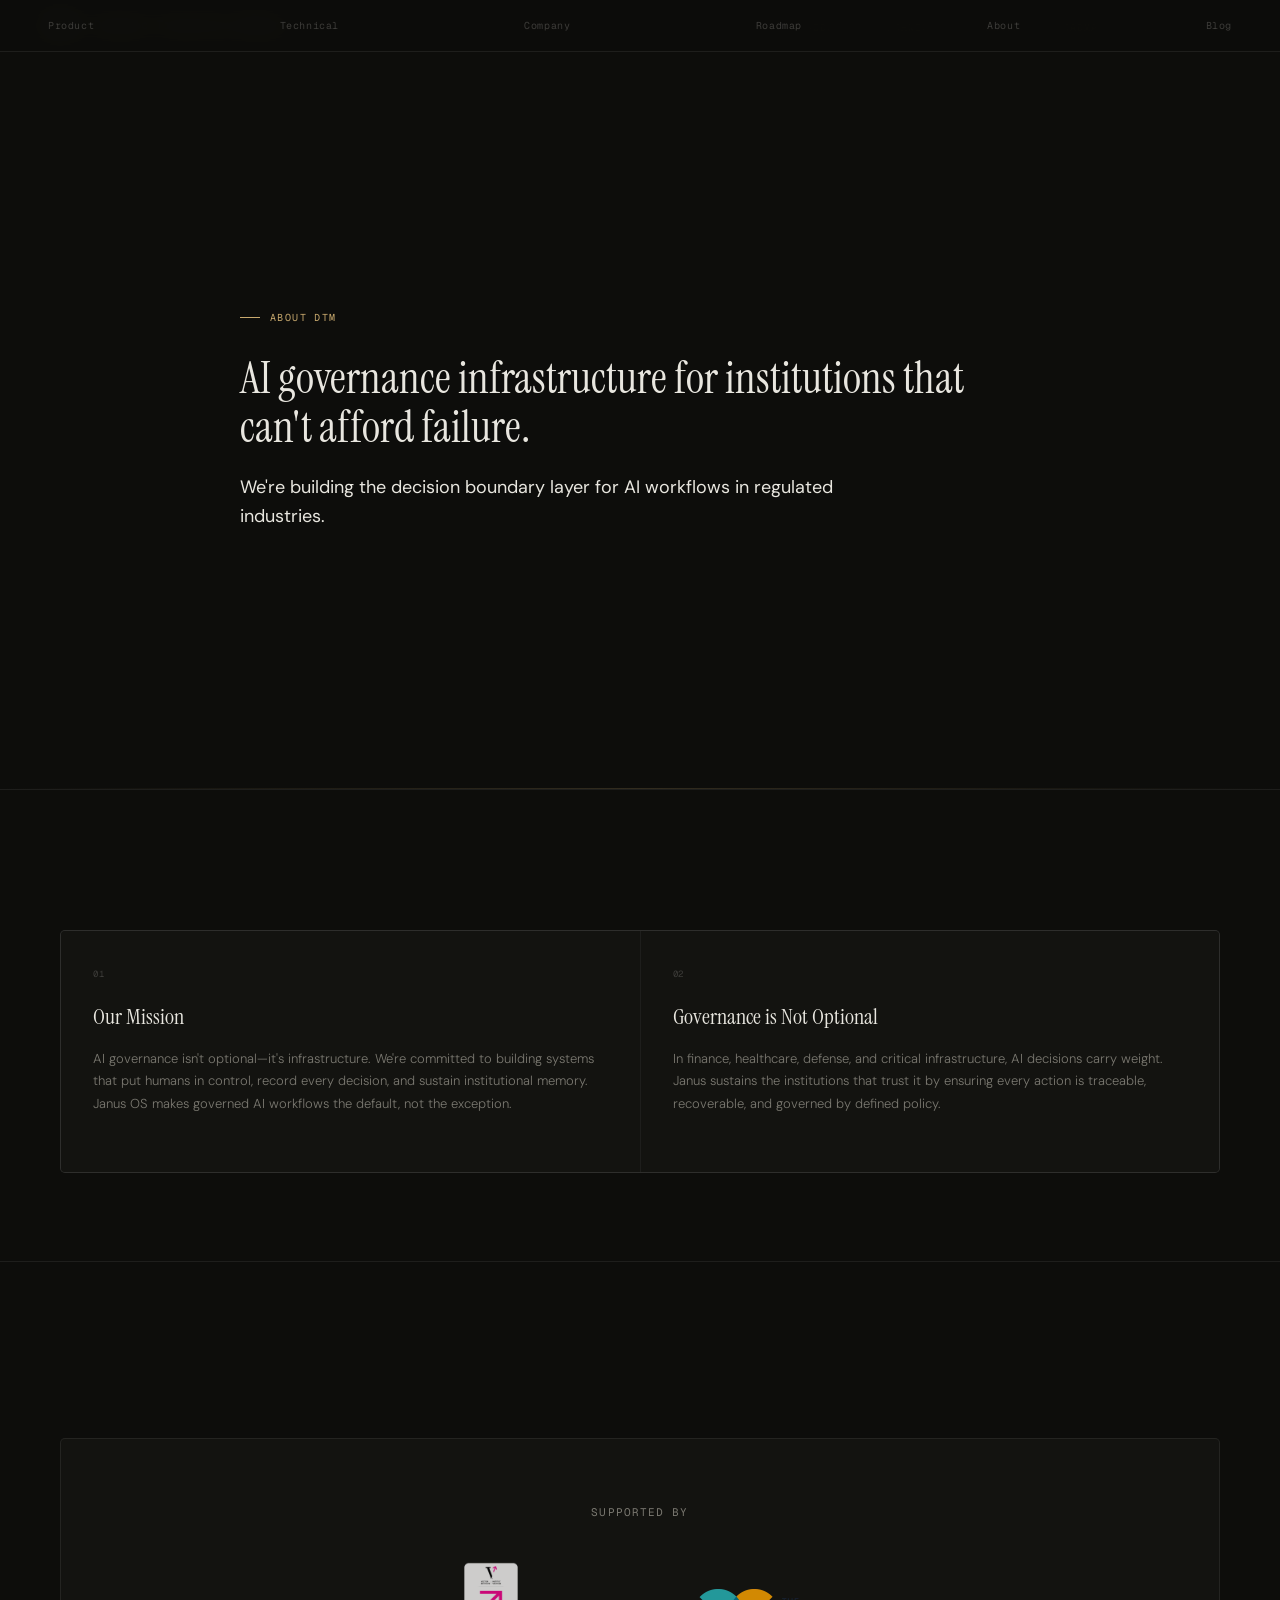
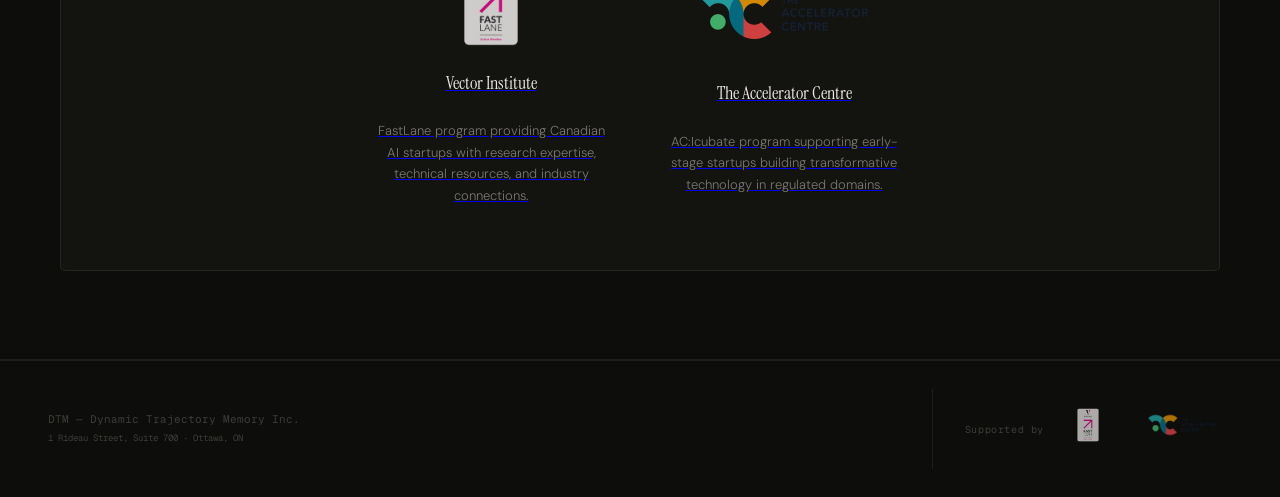
==== commit ae5cd04d: "Add supporters section to landing page, clarify Vector FastLane and AC:Icubate descriptions" ====
--- a/about.html
+++ b/about.html
@@ -66,12 +66,12 @@
             <a href="https://vectorinstitute.ai/fastlane-program/" target="_blank" rel="noopener" class="about-supporter-item" title="Vector Institute FastLane">
               <img src="assets/vector-fastlane-badge.png" alt="Vector Institute FastLane" class="about-supporter-logo">
               <div class="about-supporter-name">Vector Institute</div>
-              <p class="about-supporter-desc">FastLane program supporting Canadian AI startups in governance and responsible innovation.</p>
+              <p class="about-supporter-desc">FastLane program providing Canadian AI startups with research expertise, technical resources, and industry connections.</p>
             </a>
             <a href="https://accel.ca/" target="_blank" rel="noopener" class="about-supporter-item" title="The Accelerator Centre">
               <img src="assets/ac-icubate-logo.webp" alt="The Accelerator Centre" class="about-supporter-logo">
               <div class="about-supporter-name">The Accelerator Centre</div>
-              <p class="about-supporter-desc">AC:Icubate program focused on building accountable AI systems and governance infrastructure.</p>
+              <p class="about-supporter-desc">AC:Icubate program supporting early-stage startups building transformative technology in regulated domains.</p>
             </a>
           </div>
         </div>
--- a/style.css
+++ b/style.css
@@ -1493,6 +1493,42 @@
   max-width: 240px;
 }
 
+/* Landing page subtle supporters section */
+.landing-supporters {
+  display: flex;
+  flex-direction: column;
+  align-items: center;
+  gap: 24px;
+  padding: 48px 0;
+}
+
+.landing-supporters-title {
+  font-family: 'Geist Mono', monospace;
+  font-size: 10px;
+  letter-spacing: 0.1em;
+  text-transform: uppercase;
+  color: var(--dim);
+}
+
+.landing-supporters-logos {
+  display: flex;
+  gap: 48px;
+  align-items: center;
+  justify-content: center;
+  flex-wrap: wrap;
+}
+
+.landing-supporter-logo {
+  max-height: 60px;
+  width: auto;
+  opacity: 0.65;
+  transition: opacity 0.2s ease;
+}
+
+.landing-supporter-logo:hover {
+  opacity: 0.9;
+}
+
 
 
 /* ============================================
@@ -1636,6 +1672,14 @@
     max-width: 100%;
   }
 
+  .landing-supporters-logos {
+    gap: 24px;
+  }
+
+  .landing-supporter-logo {
+    max-height: 50px;
+  }
+
   .hygiene-item {
     grid-template-columns: 1fr;
   }
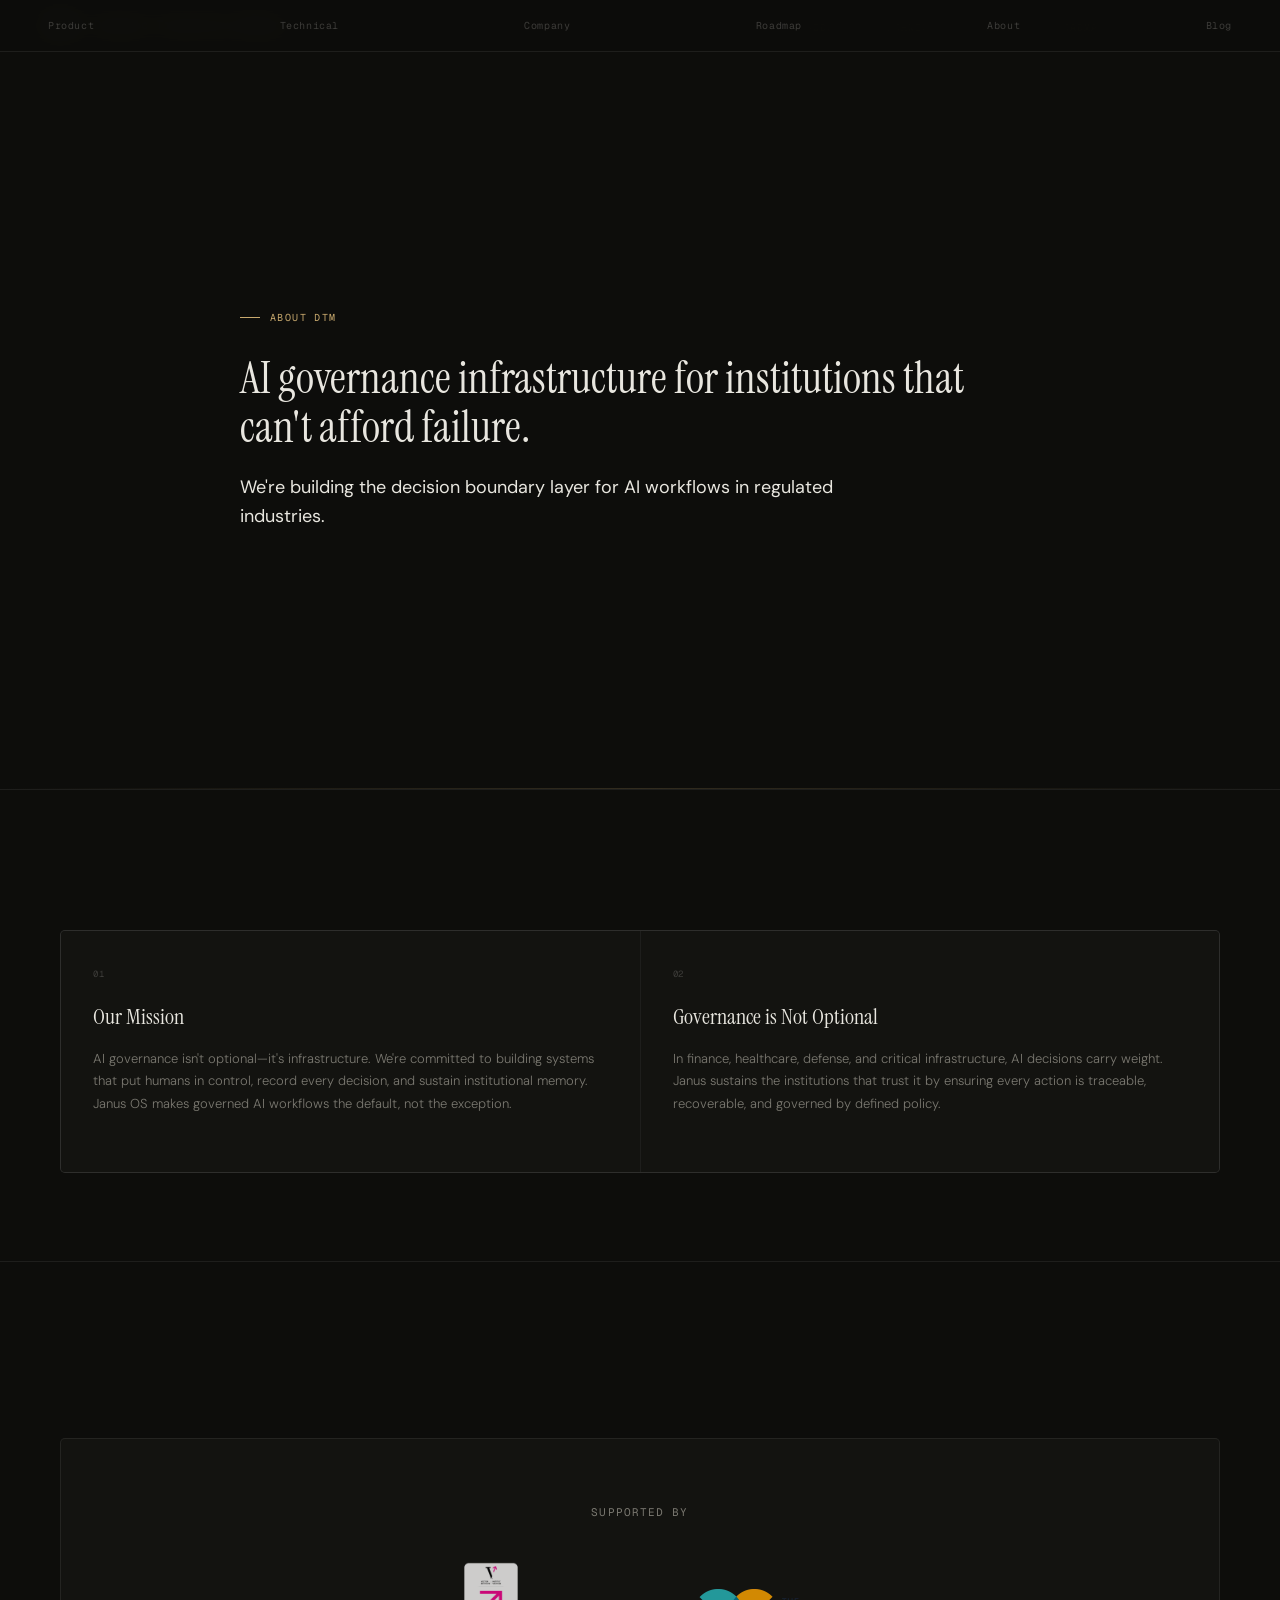
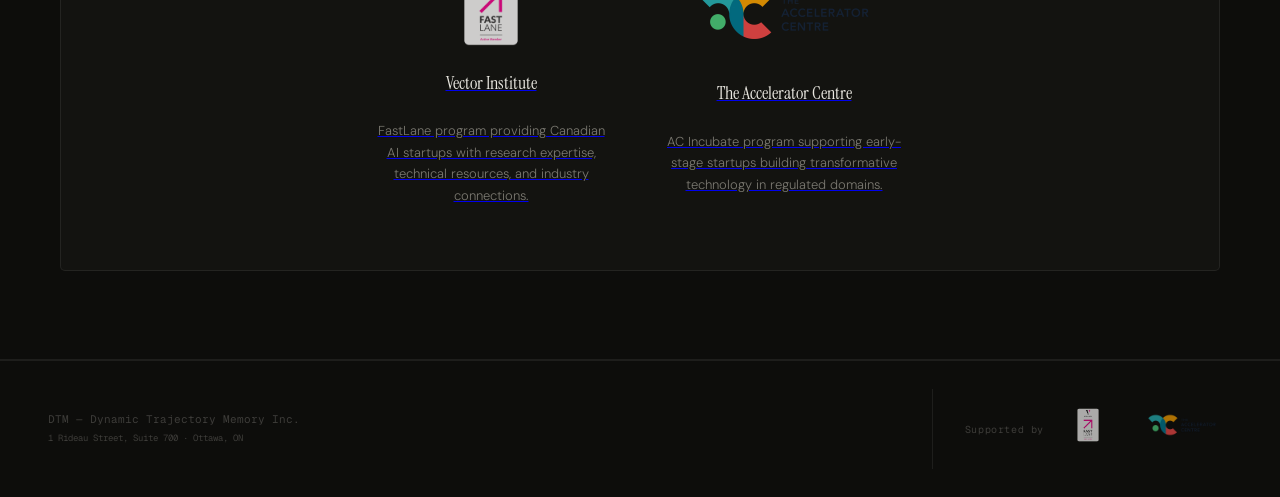
==== commit d0344f65: "Fix spelling: AC:Icubate → AC Incubate" ====
--- a/about.html
+++ b/about.html
@@ -71,7 +71,7 @@
             <a href="https://accel.ca/" target="_blank" rel="noopener" class="about-supporter-item" title="The Accelerator Centre">
               <img src="assets/ac-icubate-logo.webp" alt="The Accelerator Centre" class="about-supporter-logo">
               <div class="about-supporter-name">The Accelerator Centre</div>
-              <p class="about-supporter-desc">AC:Icubate program supporting early-stage startups building transformative technology in regulated domains.</p>
+              <p class="about-supporter-desc">AC Incubate program supporting early-stage startups building transformative technology in regulated domains.</p>
             </a>
           </div>
         </div>
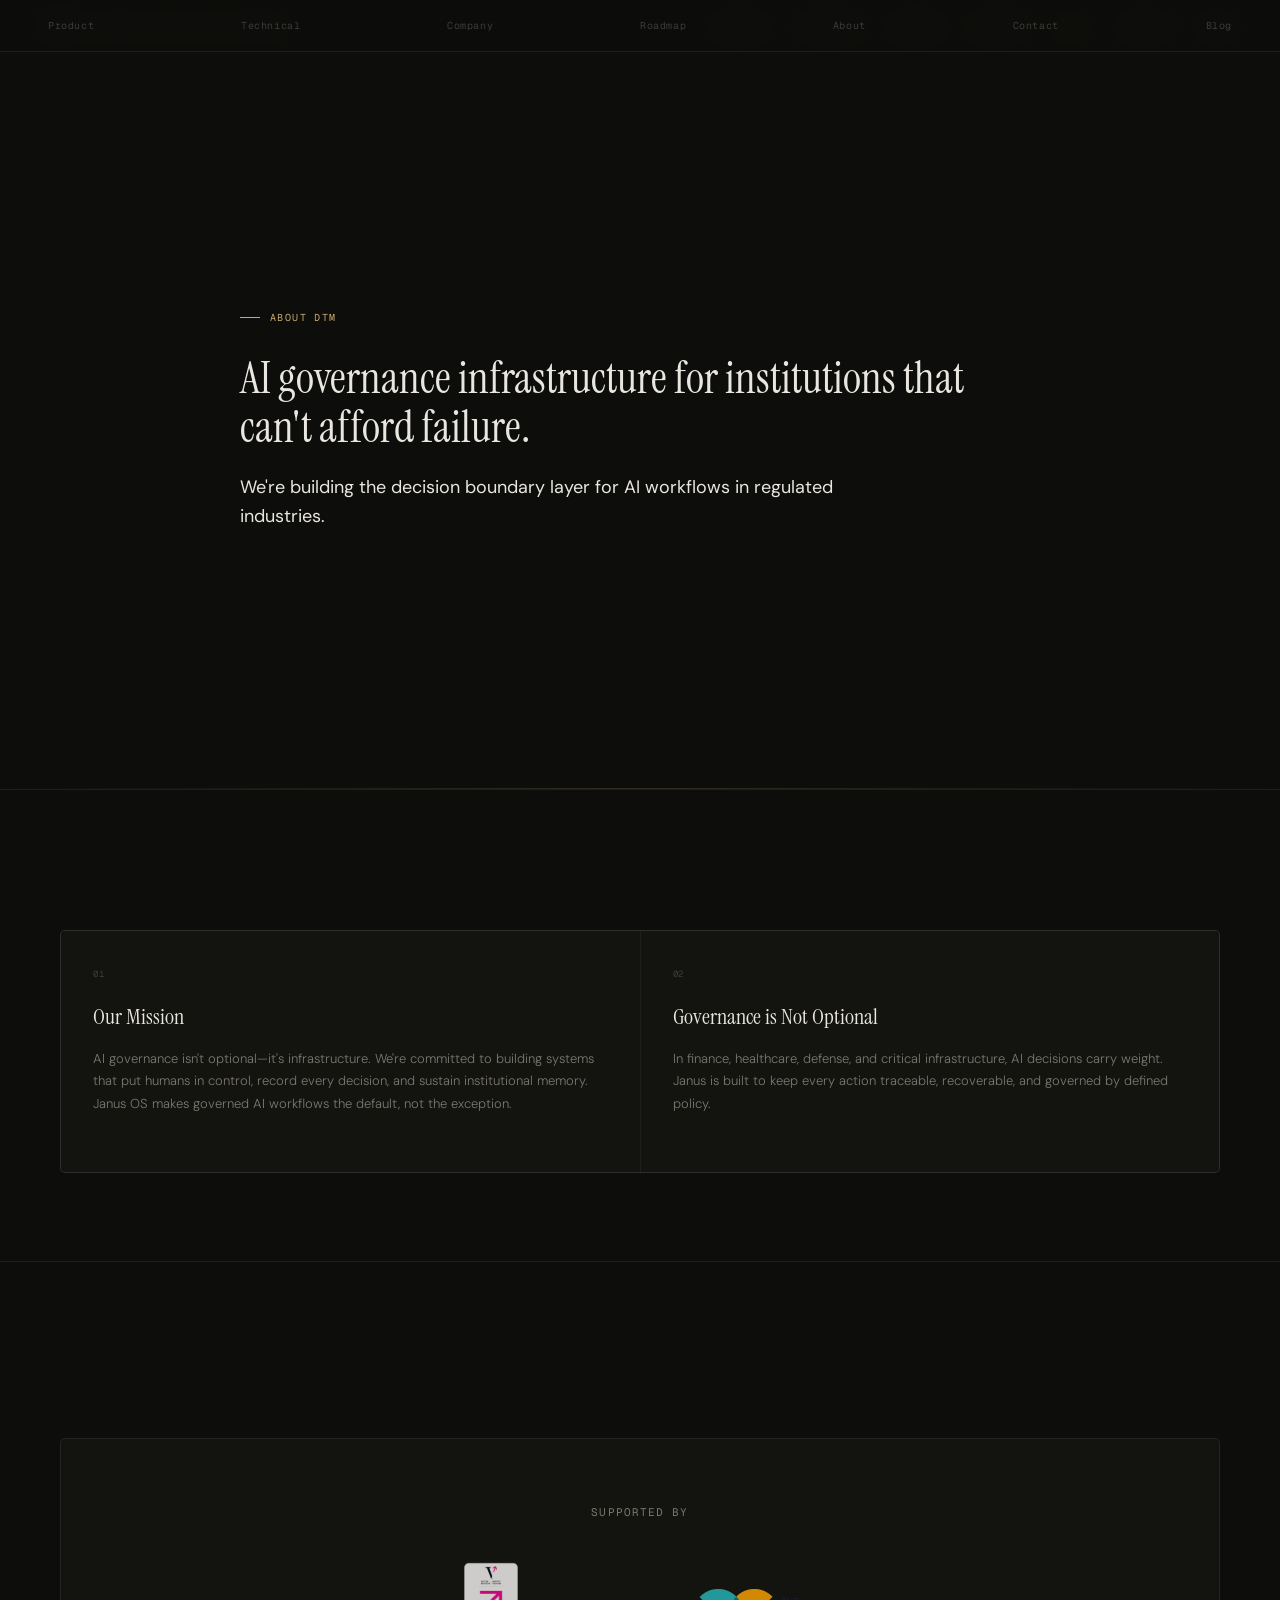
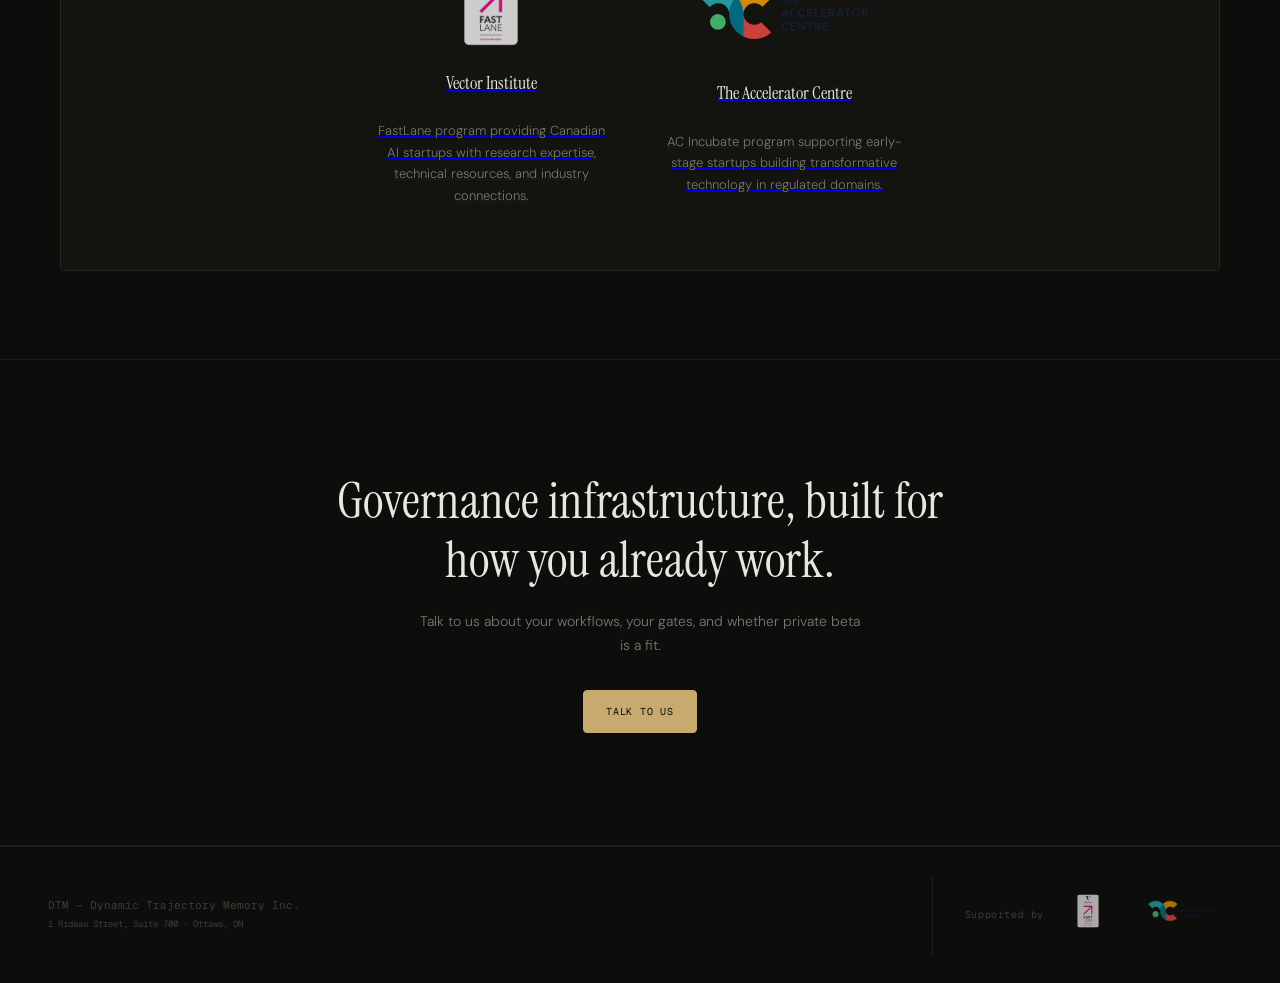
==== commit 3ef4813e: "fix(product): repair architecture layout and mobile nav; set About active state" ====
--- a/about.html
+++ b/about.html
@@ -4,22 +4,34 @@
   <meta charset="UTF-8">
   <meta name="viewport" content="width=device-width, initial-scale=1.0">
   <meta name="description" content="About DTM — who we are, what we're building, and the institutions backing our mission.">
+  <link rel="canonical" href="https://dtm-system.com/about.html">
+  <meta property="og:type" content="website">
+  <meta property="og:title" content="About — DTM">
+  <meta property="og:description" content="About DTM — who we are, what we're building, and the institutions backing our mission.">
+  <meta property="og:url" content="https://dtm-system.com/about.html">
+  <meta property="og:image" content="https://dtm-system.com/assets/vector-fastlane-badge.png">
+  <meta name="twitter:card" content="summary_large_image">
+  <meta name="twitter:title" content="About — DTM">
+  <meta name="twitter:description" content="About DTM — who we are, what we're building, and the institutions backing our mission.">
+  <meta name="twitter:image" content="https://dtm-system.com/assets/vector-fastlane-badge.png">
   <title>About — DTM</title>
   <link rel="preconnect" href="https://fonts.googleapis.com">
   <link rel="preconnect" href="https://fonts.gstatic.com" crossorigin>
   <link href="https://fonts.googleapis.com/css2?family=Geist+Mono:wght@300;400;500&family=Instrument+Serif:ital@0;1&family=DM+Sans:ital,opsz,wght@0,9..40,300;0,9..40,400;0,9..40,500;1,9..40,300&display=swap" rel="stylesheet">
+  <link rel="icon" type="image/png" href="assets/vector-fastlane-badge.png">
   <link rel="stylesheet" href="style.css">
 </head>
 <body>
 
   <nav>
-    <div class="nav-left"><strong>DTM</strong> — Dynamic Trajectory Memory</div>
+    <a href="index.html" class="nav-left"><strong>DTM</strong> — Dynamic Trajectory Memory</a>
     <ul class="nav-links">
       <li><a href="product.html">Product</a></li>
       <li><a href="technical.html">Technical</a></li>
       <li><a href="company.html">Company</a></li>
       <li><a href="roadmap.html">Roadmap</a></li>
-      <li><a href="about.html">About</a></li>
+      <li><a href="about.html" class="nav-link--active">About</a></li>
+      <li><a href="contact.html">Contact</a></li>
       <li><a href="https://blog.dtm-system.com" target="_blank" rel="noopener">Blog</a></li>
     </ul>
     <button class="nav-toggle" aria-label="Toggle navigation" aria-expanded="false">
@@ -50,7 +62,7 @@
           <div class="page-card">
             <span class="page-card-num">02</span>
             <h2 class="page-card-title">Governance is Not Optional</h2>
-            <p class="page-card-desc">In finance, healthcare, defense, and critical infrastructure, AI decisions carry weight. Janus sustains the institutions that trust it by ensuring every action is traceable, recoverable, and governed by defined policy.</p>
+            <p class="page-card-desc">In finance, healthcare, defense, and critical infrastructure, AI decisions carry weight. Janus is built to keep every action traceable, recoverable, and governed by defined policy.</p>
           </div>
 
         </div>
@@ -78,6 +90,12 @@
       </div>
     </section>
 
+    <div class="closing">
+      <p class="closing-h">Governance infrastructure, built for how you already work.</p>
+      <p class="closing-sub">Talk to us about your workflows, your gates, and whether private beta is a fit.</p>
+      <p style="margin-top:32px"><a href="contact.html" class="btn-primary">Talk to us</a></p>
+    </div>
+
   </main>
 
   <footer>
@@ -88,6 +106,7 @@
       <a href="company.html">Company</a>
       <a href="roadmap.html">Roadmap</a>
       <a href="about.html">About</a>
+      <a href="contact.html">Contact</a>
       <a href="https://blog.dtm-system.com" target="_blank" rel="noopener">Blog</a>
     </nav>
     <div class="footer-supporters">
--- a/style.css
+++ b/style.css
@@ -92,7 +92,7 @@
   font-size: 10px;
   letter-spacing: 0.1em;
   text-transform: uppercase;
-  color: var(--dim);
+  color: #ffffff;
   text-decoration: none;
   transition: color 0.15s ease;
 }
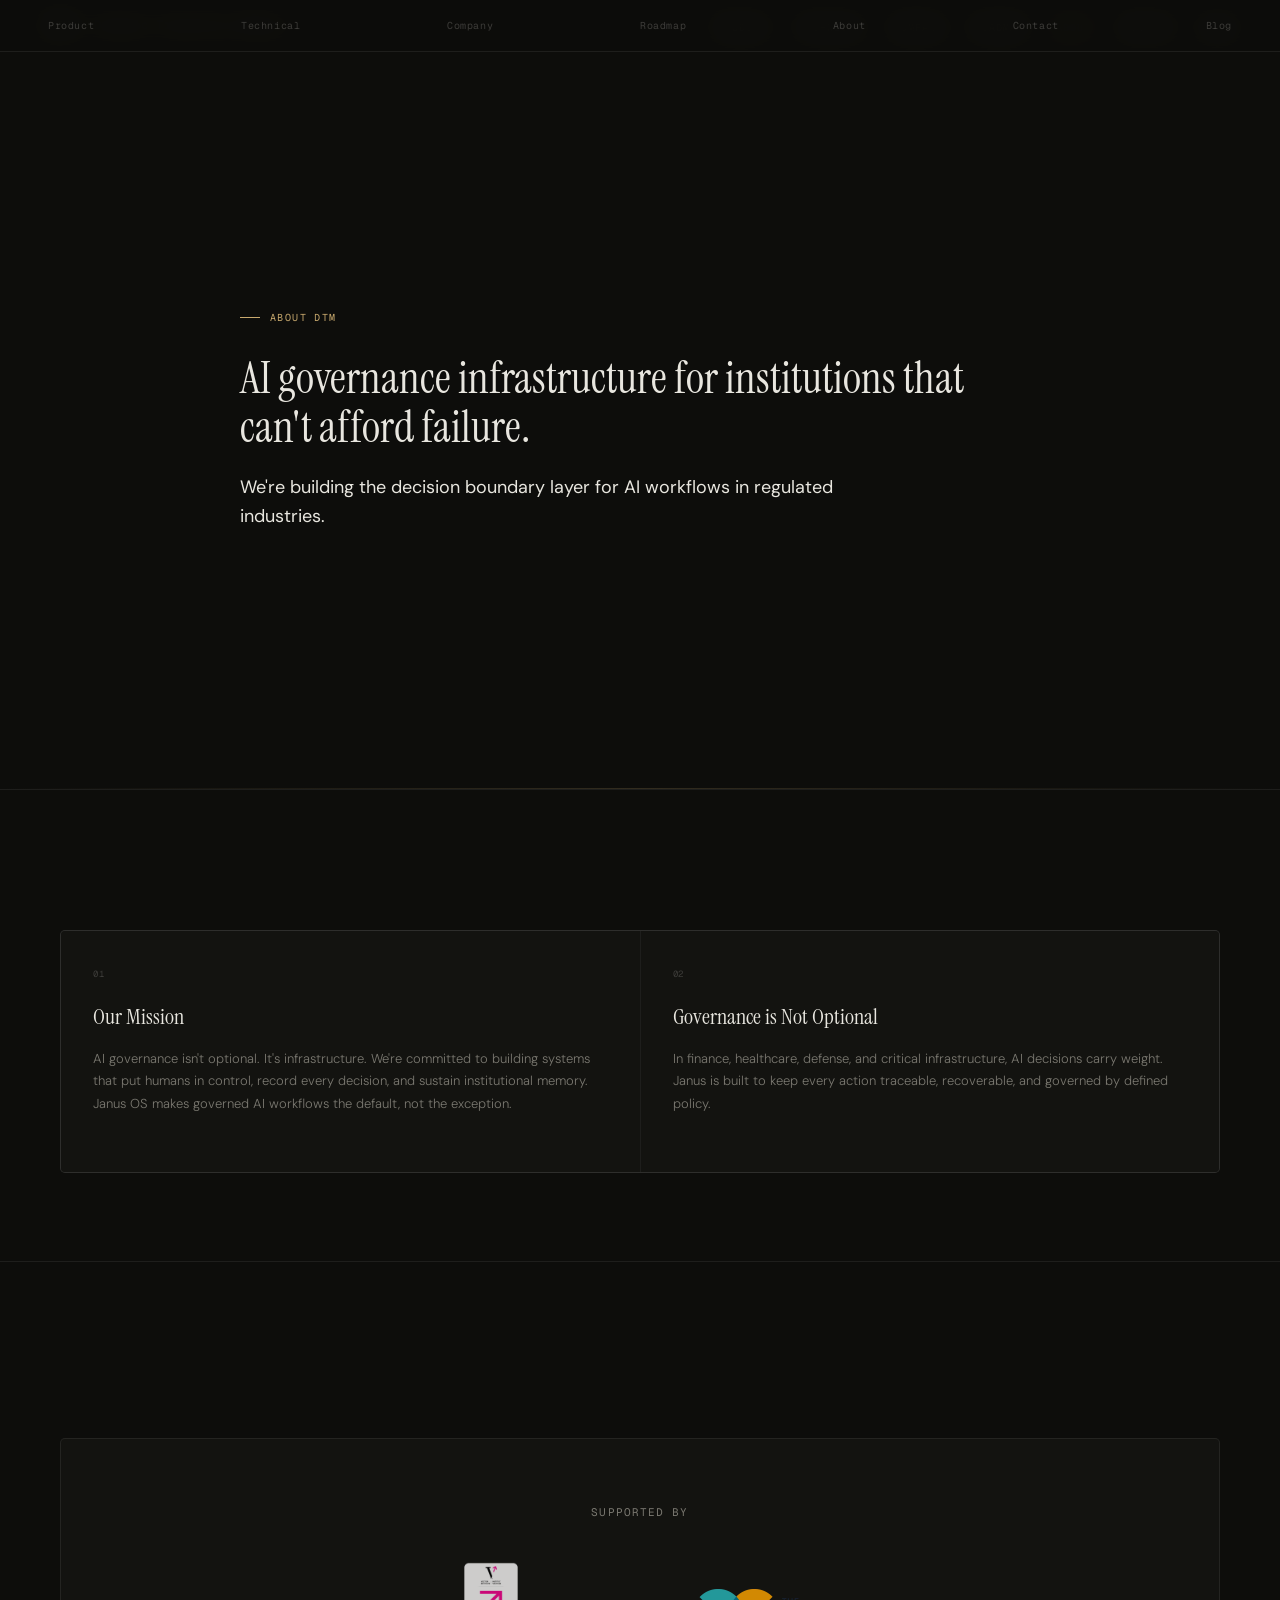
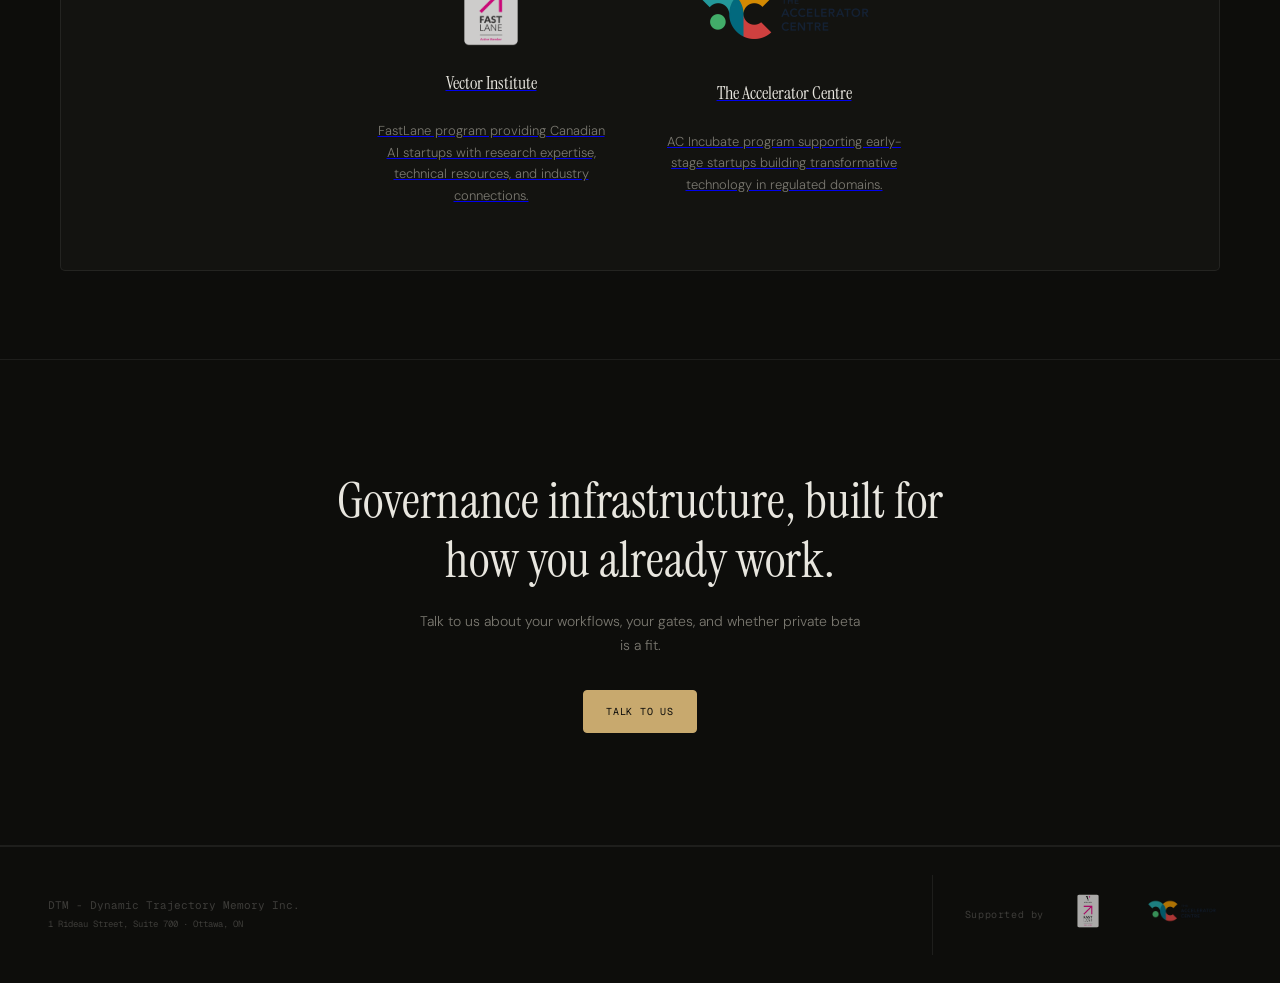
==== commit d8ae75da: "copy: replace company hero line and remove em dashes sitewide" ====
--- a/about.html
+++ b/about.html
@@ -3,18 +3,18 @@
 <head>
   <meta charset="UTF-8">
   <meta name="viewport" content="width=device-width, initial-scale=1.0">
-  <meta name="description" content="About DTM — who we are, what we're building, and the institutions backing our mission.">
+  <meta name="description" content="About DTM - who we are, what we're building, and the institutions backing our mission.">
   <link rel="canonical" href="https://dtm-system.com/about.html">
   <meta property="og:type" content="website">
-  <meta property="og:title" content="About — DTM">
-  <meta property="og:description" content="About DTM — who we are, what we're building, and the institutions backing our mission.">
+  <meta property="og:title" content="About - DTM">
+  <meta property="og:description" content="About DTM - who we are, what we're building, and the institutions backing our mission.">
   <meta property="og:url" content="https://dtm-system.com/about.html">
   <meta property="og:image" content="https://dtm-system.com/assets/vector-fastlane-badge.png">
   <meta name="twitter:card" content="summary_large_image">
-  <meta name="twitter:title" content="About — DTM">
-  <meta name="twitter:description" content="About DTM — who we are, what we're building, and the institutions backing our mission.">
+  <meta name="twitter:title" content="About - DTM">
+  <meta name="twitter:description" content="About DTM - who we are, what we're building, and the institutions backing our mission.">
   <meta name="twitter:image" content="https://dtm-system.com/assets/vector-fastlane-badge.png">
-  <title>About — DTM</title>
+  <title>About - DTM</title>
   <link rel="preconnect" href="https://fonts.googleapis.com">
   <link rel="preconnect" href="https://fonts.gstatic.com" crossorigin>
   <link href="https://fonts.googleapis.com/css2?family=Geist+Mono:wght@300;400;500&family=Instrument+Serif:ital@0;1&family=DM+Sans:ital,opsz,wght@0,9..40,300;0,9..40,400;0,9..40,500;1,9..40,300&display=swap" rel="stylesheet">
@@ -24,7 +24,7 @@
 <body>
 
   <nav>
-    <a href="index.html" class="nav-left"><strong>DTM</strong> — Dynamic Trajectory Memory</a>
+    <a href="index.html" class="nav-left"><strong>DTM</strong> - Dynamic Trajectory Memory</a>
     <ul class="nav-links">
       <li><a href="product.html">Product</a></li>
       <li><a href="technical.html">Technical</a></li>
@@ -56,7 +56,7 @@
           <div class="page-card">
             <span class="page-card-num">01</span>
             <h2 class="page-card-title">Our Mission</h2>
-            <p class="page-card-desc">AI governance isn't optional—it's infrastructure. We're committed to building systems that put humans in control, record every decision, and sustain institutional memory. Janus OS makes governed AI workflows the default, not the exception.</p>
+            <p class="page-card-desc">AI governance isn't optional. It's infrastructure. We're committed to building systems that put humans in control, record every decision, and sustain institutional memory. Janus OS makes governed AI workflows the default, not the exception.</p>
           </div>
 
           <div class="page-card">
@@ -99,7 +99,7 @@
   </main>
 
   <footer>
-    <div class="footer-l">DTM — Dynamic Trajectory Memory Inc.<br><span>1 Rideau Street, Suite 700 &middot; Ottawa, ON</span></div>
+    <div class="footer-l">DTM - Dynamic Trajectory Memory Inc.<br><span>1 Rideau Street, Suite 700 &middot; Ottawa, ON</span></div>
     <nav class="footer-nav" aria-label="Footer">
       <a href="product.html">Product</a>
       <a href="technical.html">Technical</a>
--- a/style.css
+++ b/style.css
@@ -74,6 +74,11 @@
   font-size: 12px;
   color: var(--muted);
   letter-spacing: 0.06em;
+  text-decoration: none;
+}
+
+.nav-left:hover {
+  color: var(--muted);
 }
 
 .nav-left strong {
@@ -1832,3 +1837,125 @@
 }
 
 .blog-hero-link:hover { text-decoration: underline; }
+
+/* ---------- Contact form ---------- */
+
+.contact-form {
+  max-width: 560px;
+  margin-top: 12px;
+}
+
+.form-group {
+  margin-bottom: 22px;
+}
+
+.form-group label {
+  display: block;
+  font-family: 'Geist Mono', monospace;
+  font-size: 10px;
+  letter-spacing: 0.1em;
+  text-transform: uppercase;
+  color: var(--dim);
+  margin-bottom: 8px;
+}
+
+.form-group input,
+.form-group textarea {
+  width: 100%;
+  background: var(--bg2);
+  border: 0.5px solid var(--border-mid);
+  border-radius: 4px;
+  padding: 12px 14px;
+  font-family: 'DM Sans', sans-serif;
+  font-size: 14px;
+  color: var(--text);
+  transition: border-color 0.15s ease;
+}
+
+.form-group textarea {
+  min-height: 140px;
+  resize: vertical;
+}
+
+.form-group input:focus,
+.form-group textarea:focus {
+  outline: none;
+  border-color: var(--accent);
+}
+
+.form-group input::placeholder,
+.form-group textarea::placeholder {
+  color: var(--dim);
+}
+
+.form-actions {
+  margin-top: 32px;
+  display: flex;
+  align-items: center;
+  gap: 20px;
+  flex-wrap: wrap;
+}
+
+.form-actions .btn-primary {
+  cursor: pointer;
+  font-family: 'Geist Mono', monospace;
+}
+
+.form-note {
+  font-size: 12px;
+  color: var(--muted);
+  font-weight: 300;
+}
+
+.form-note a {
+  color: var(--accent);
+  text-decoration: none;
+}
+
+.form-note a:hover {
+  text-decoration: underline;
+}
+
+.contact-success {
+  display: none;
+  max-width: 560px;
+  padding: 32px 28px;
+  background: var(--bg2);
+  border: 0.5px solid var(--border-mid);
+  border-left: 2px solid var(--green-t);
+  border-radius: 5px;
+}
+
+.contact-success-title {
+  font-family: 'Instrument Serif', serif;
+  font-size: 22px;
+  color: var(--text);
+  margin-bottom: 10px;
+}
+
+.contact-success-body {
+  font-size: 14px;
+  color: var(--muted);
+  font-weight: 300;
+  line-height: 1.75;
+}
+
+.contact-success-body a {
+  color: var(--accent);
+  text-decoration: none;
+}
+
+.contact-success-body a:hover {
+  text-decoration: underline;
+}
+
+body.contact-sent .contact-form { display: none; }
+body.contact-sent .contact-success { display: block; }
+
+@media (max-width: 768px) {
+  .form-actions {
+    flex-direction: column;
+    align-items: flex-start;
+    gap: 14px;
+  }
+}
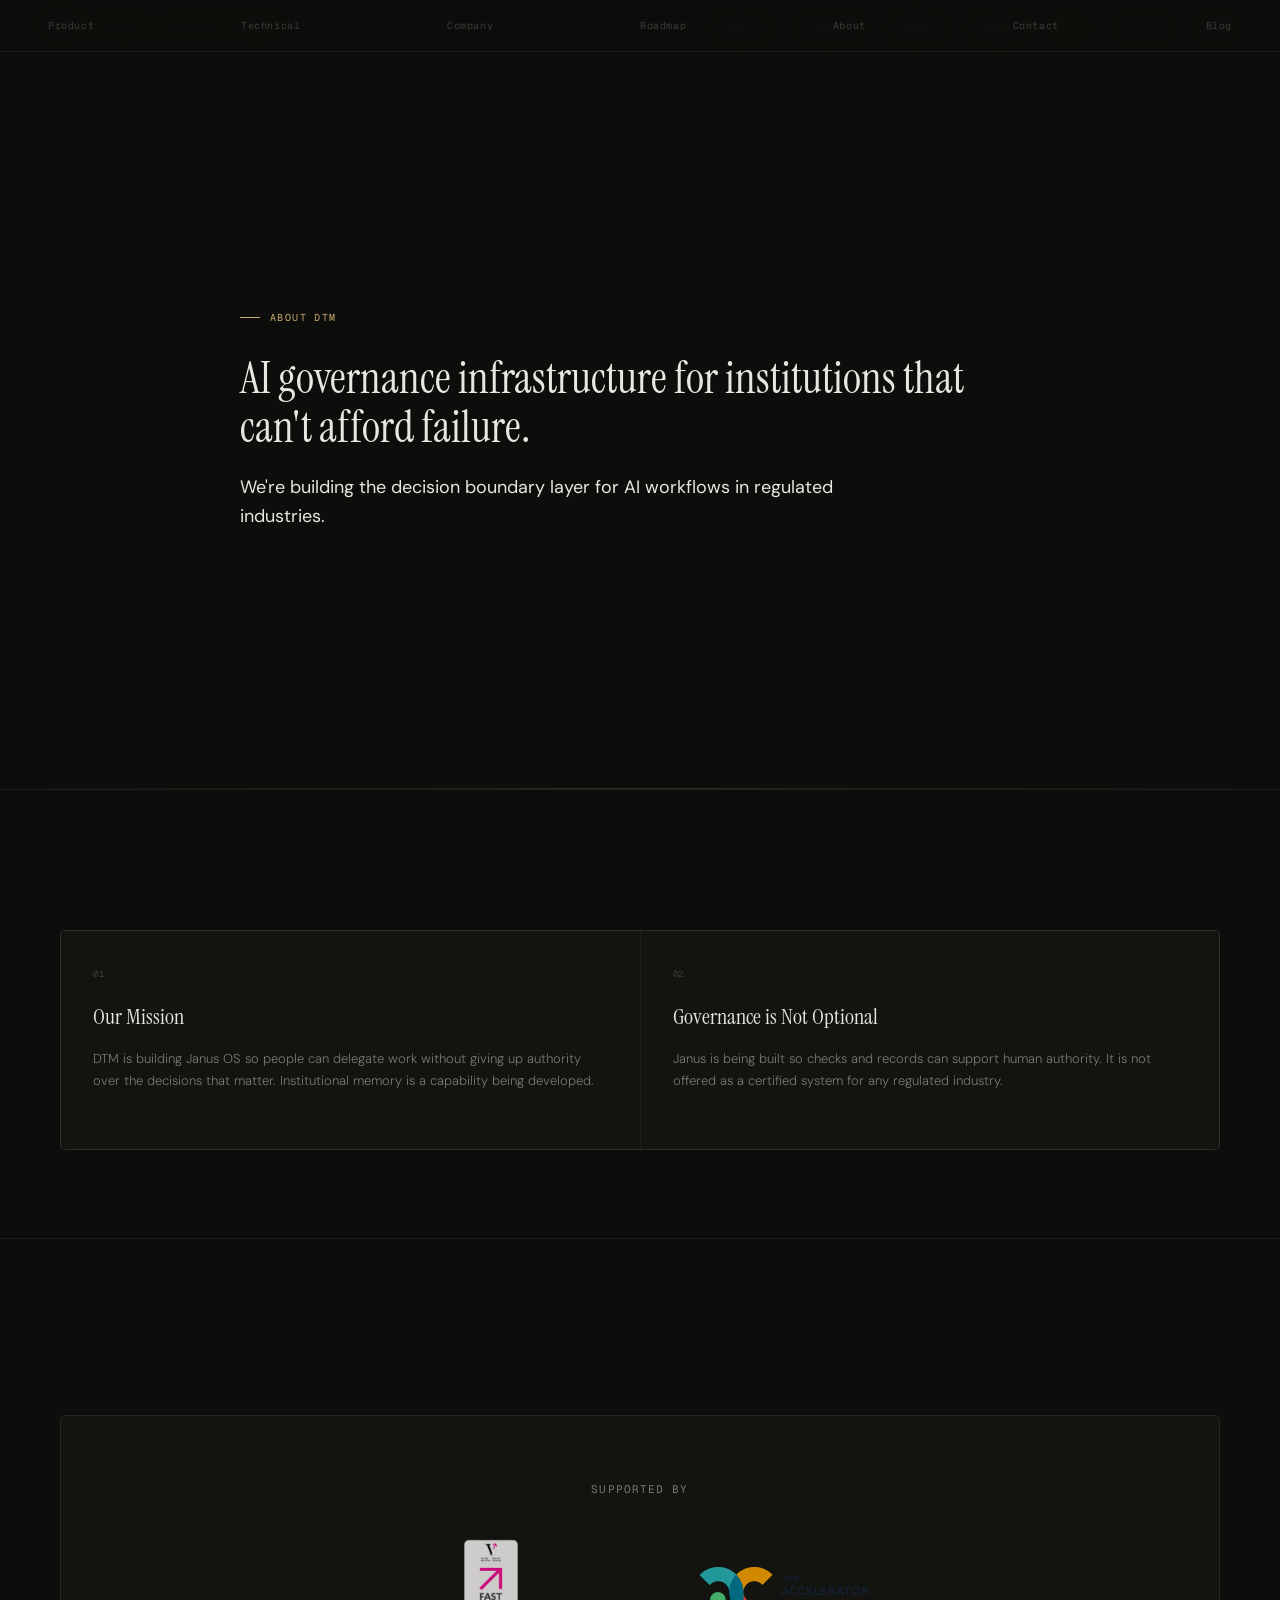
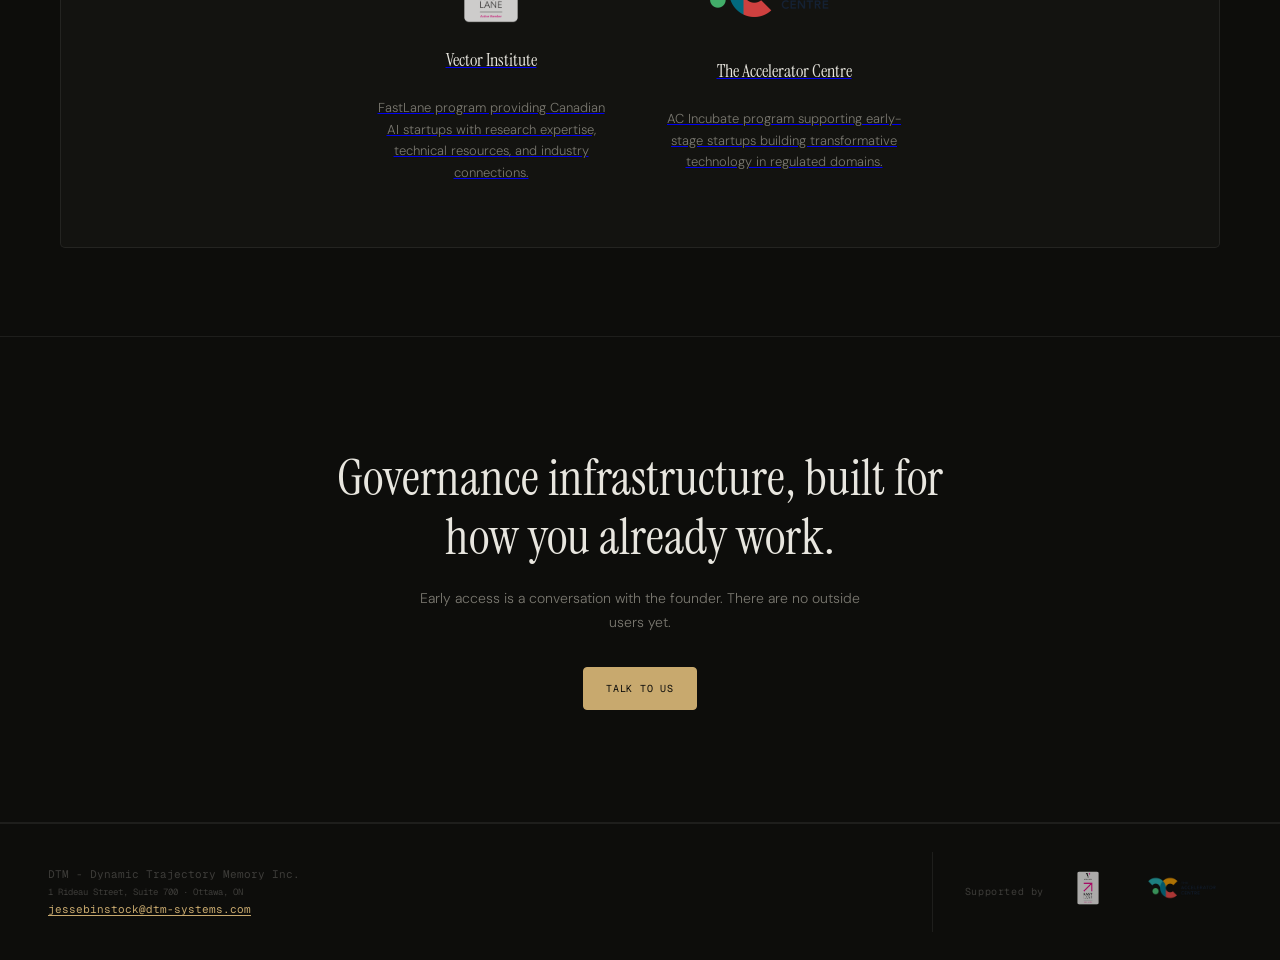
==== commit 71fedd9f: "Website V3 slice 1: claim repair, contact, roadmap copy Surgical copy updates across seven public pa" ====
--- a/about.html
+++ b/about.html
@@ -56,13 +56,13 @@
           <div class="page-card">
             <span class="page-card-num">01</span>
             <h2 class="page-card-title">Our Mission</h2>
-            <p class="page-card-desc">AI governance isn't optional. It's infrastructure. We're committed to building systems that put humans in control, record every decision, and sustain institutional memory. Janus OS makes governed AI workflows the default, not the exception.</p>
+            <p class="page-card-desc">DTM is building Janus OS so people can delegate work without giving up authority over the decisions that matter. Institutional memory is a capability being developed.</p>
           </div>
 
           <div class="page-card">
             <span class="page-card-num">02</span>
             <h2 class="page-card-title">Governance is Not Optional</h2>
-            <p class="page-card-desc">In finance, healthcare, defense, and critical infrastructure, AI decisions carry weight. Janus is built to keep every action traceable, recoverable, and governed by defined policy.</p>
+            <p class="page-card-desc">Janus is being built so checks and records can support human authority. It is not offered as a certified system for any regulated industry.</p>
           </div>
 
         </div>
@@ -92,14 +92,14 @@
 
     <div class="closing">
       <p class="closing-h">Governance infrastructure, built for how you already work.</p>
-      <p class="closing-sub">Talk to us about your workflows, your gates, and whether private beta is a fit.</p>
+      <p class="closing-sub">Early access is a conversation with the founder. There are no outside users yet.</p>
       <p style="margin-top:32px"><a href="contact.html" class="btn-primary">Talk to us</a></p>
     </div>
 
   </main>
 
   <footer>
-    <div class="footer-l">DTM - Dynamic Trajectory Memory Inc.<br><span>1 Rideau Street, Suite 700 &middot; Ottawa, ON</span></div>
+    <div class="footer-l">DTM - Dynamic Trajectory Memory Inc.<br><span>1 Rideau Street, Suite 700 &middot; Ottawa, ON</span><br><a href="mailto:jessebinstock@dtm-systems.com">jessebinstock@dtm-systems.com</a></div>
     <nav class="footer-nav" aria-label="Footer">
       <a href="product.html">Product</a>
       <a href="technical.html">Technical</a>
--- a/style.css
+++ b/style.css
@@ -1383,6 +1383,12 @@
   font-size: 9px;
 }
 
+.footer-l a {
+  color: var(--accent);
+  text-decoration: underline;
+  text-underline-offset: 2px;
+}
+
 .footer-nav {
   display: flex;
   gap: 2rem;
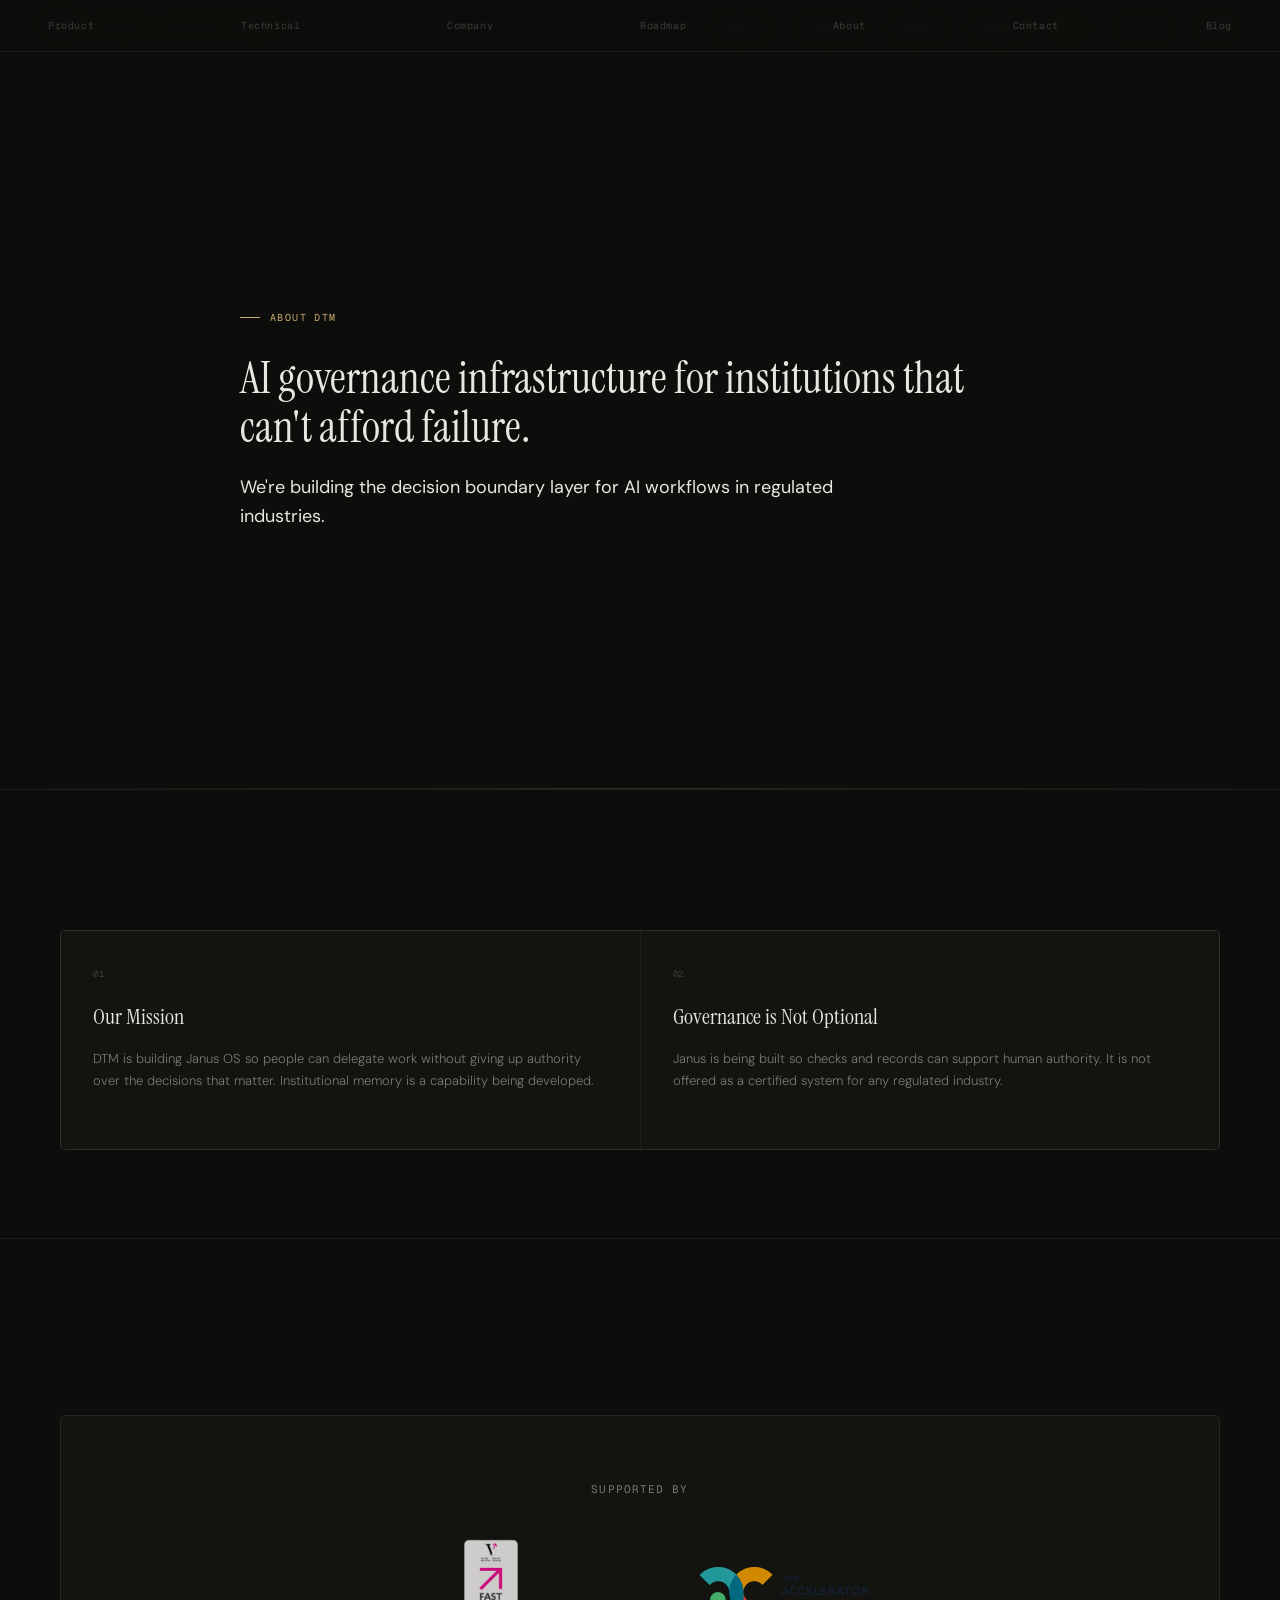
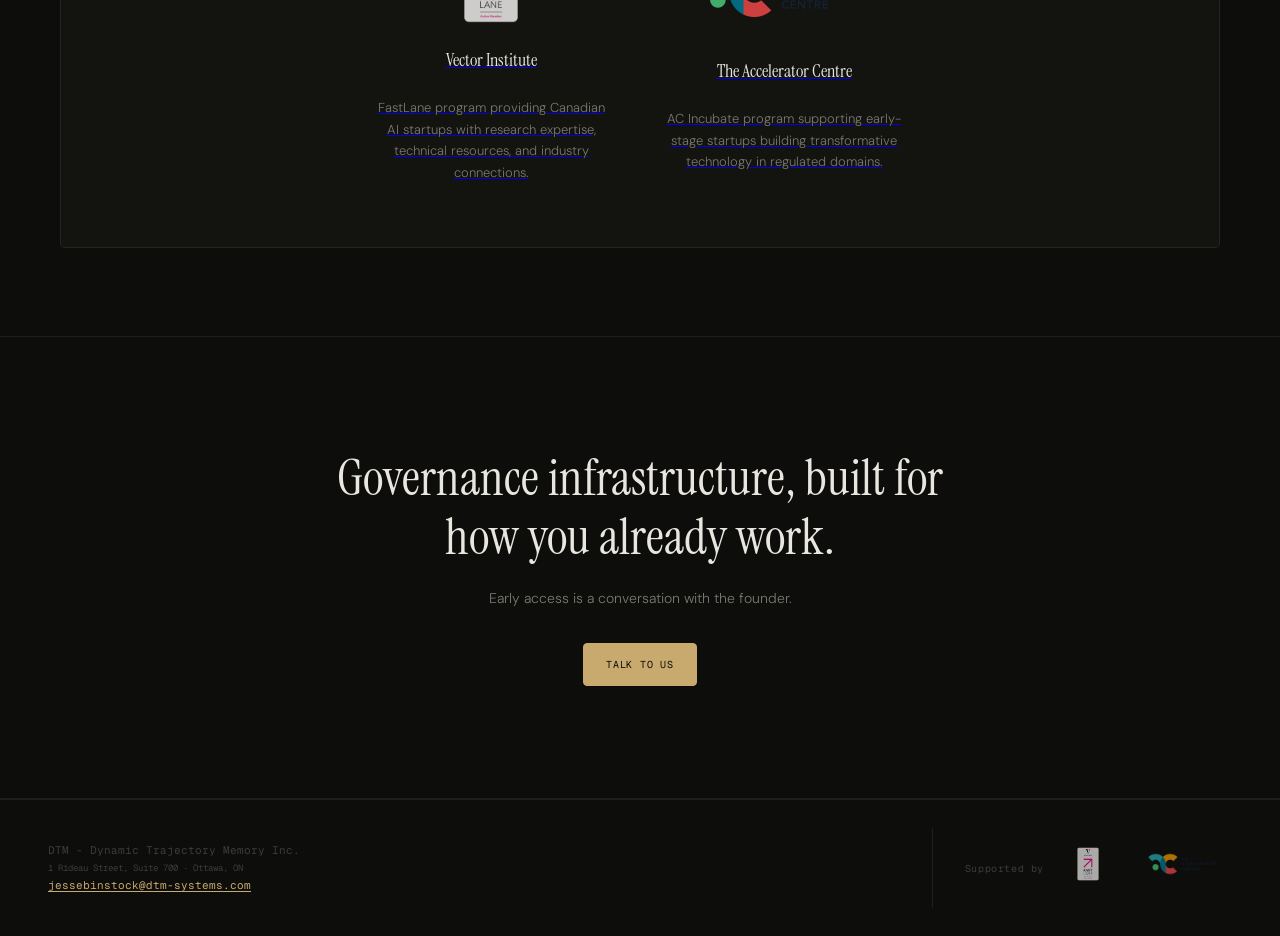
==== commit 523a8a55: "Remove 'no outside users yet' from early-access closings Drop the sentence from company, about, and " ====
--- a/about.html
+++ b/about.html
@@ -92,7 +92,7 @@
 
     <div class="closing">
       <p class="closing-h">Governance infrastructure, built for how you already work.</p>
-      <p class="closing-sub">Early access is a conversation with the founder. There are no outside users yet.</p>
+      <p class="closing-sub">Early access is a conversation with the founder.</p>
       <p style="margin-top:32px"><a href="contact.html" class="btn-primary">Talk to us</a></p>
     </div>
 
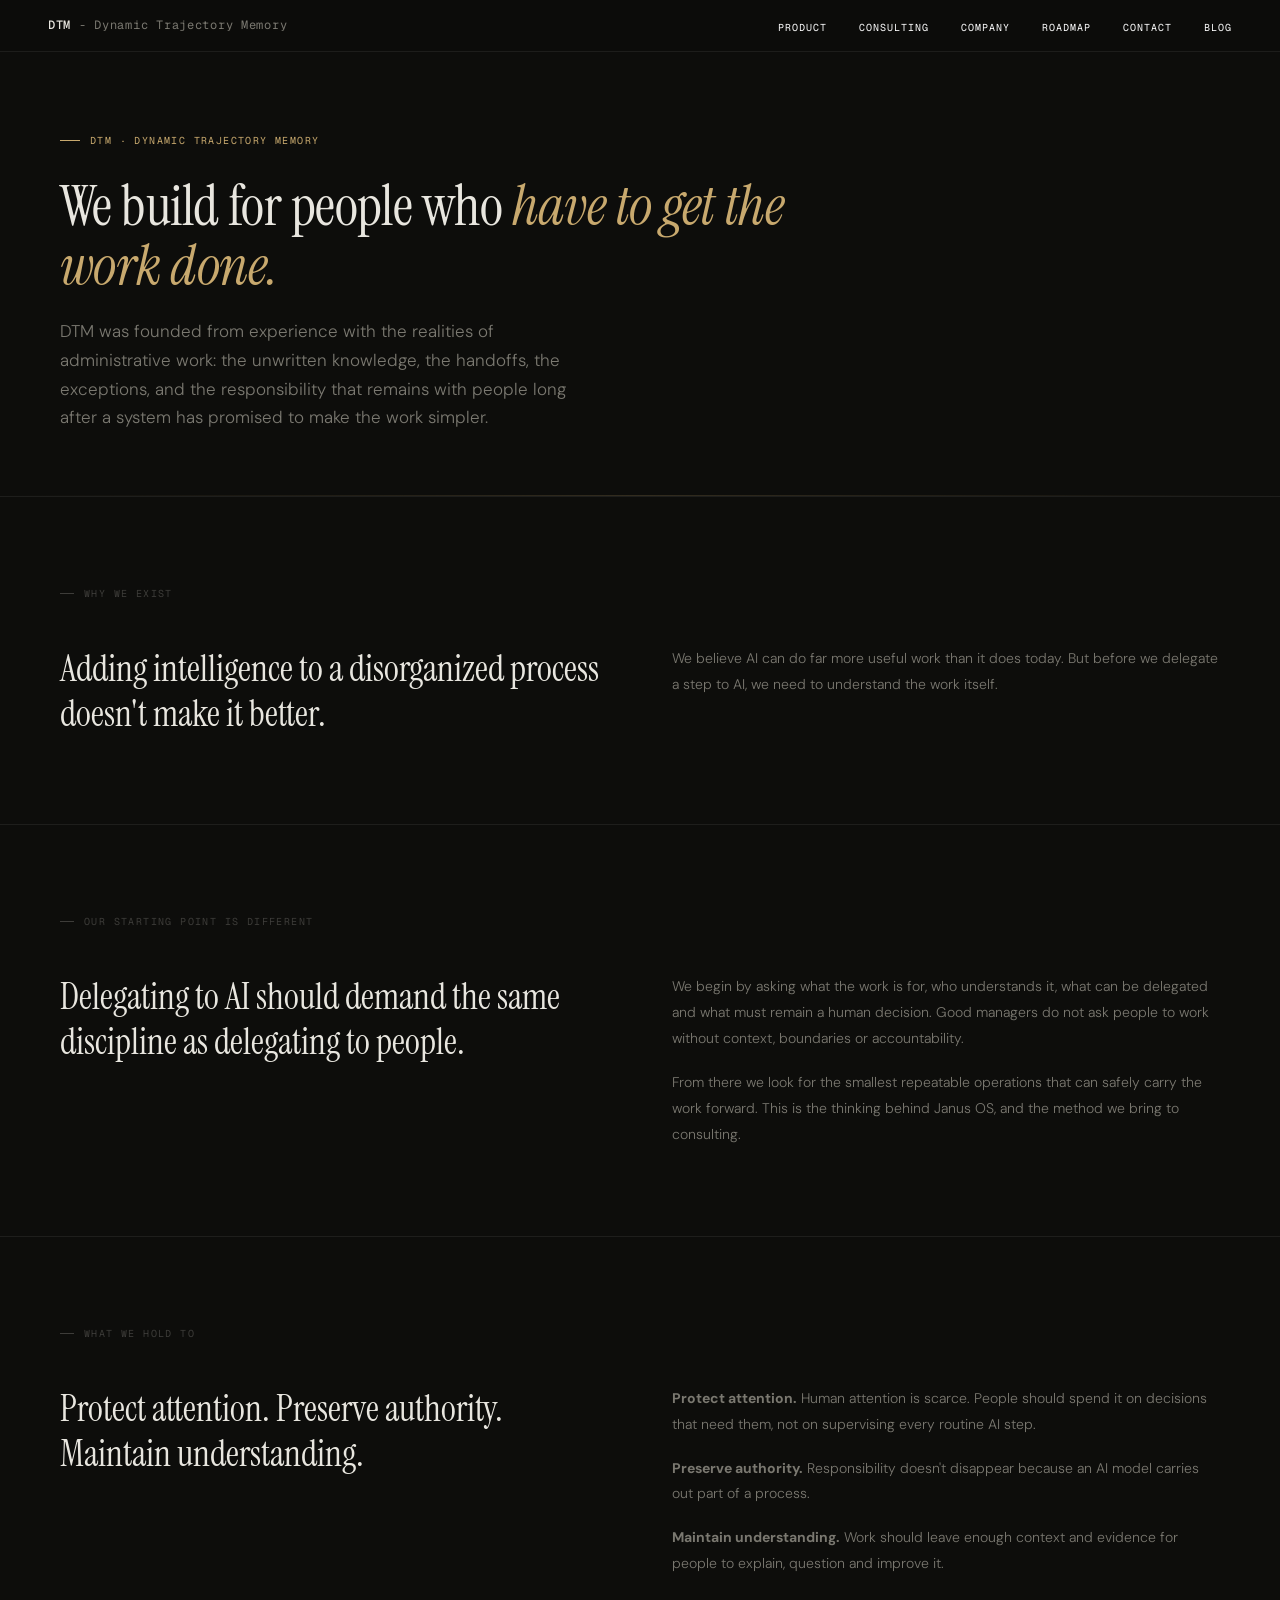
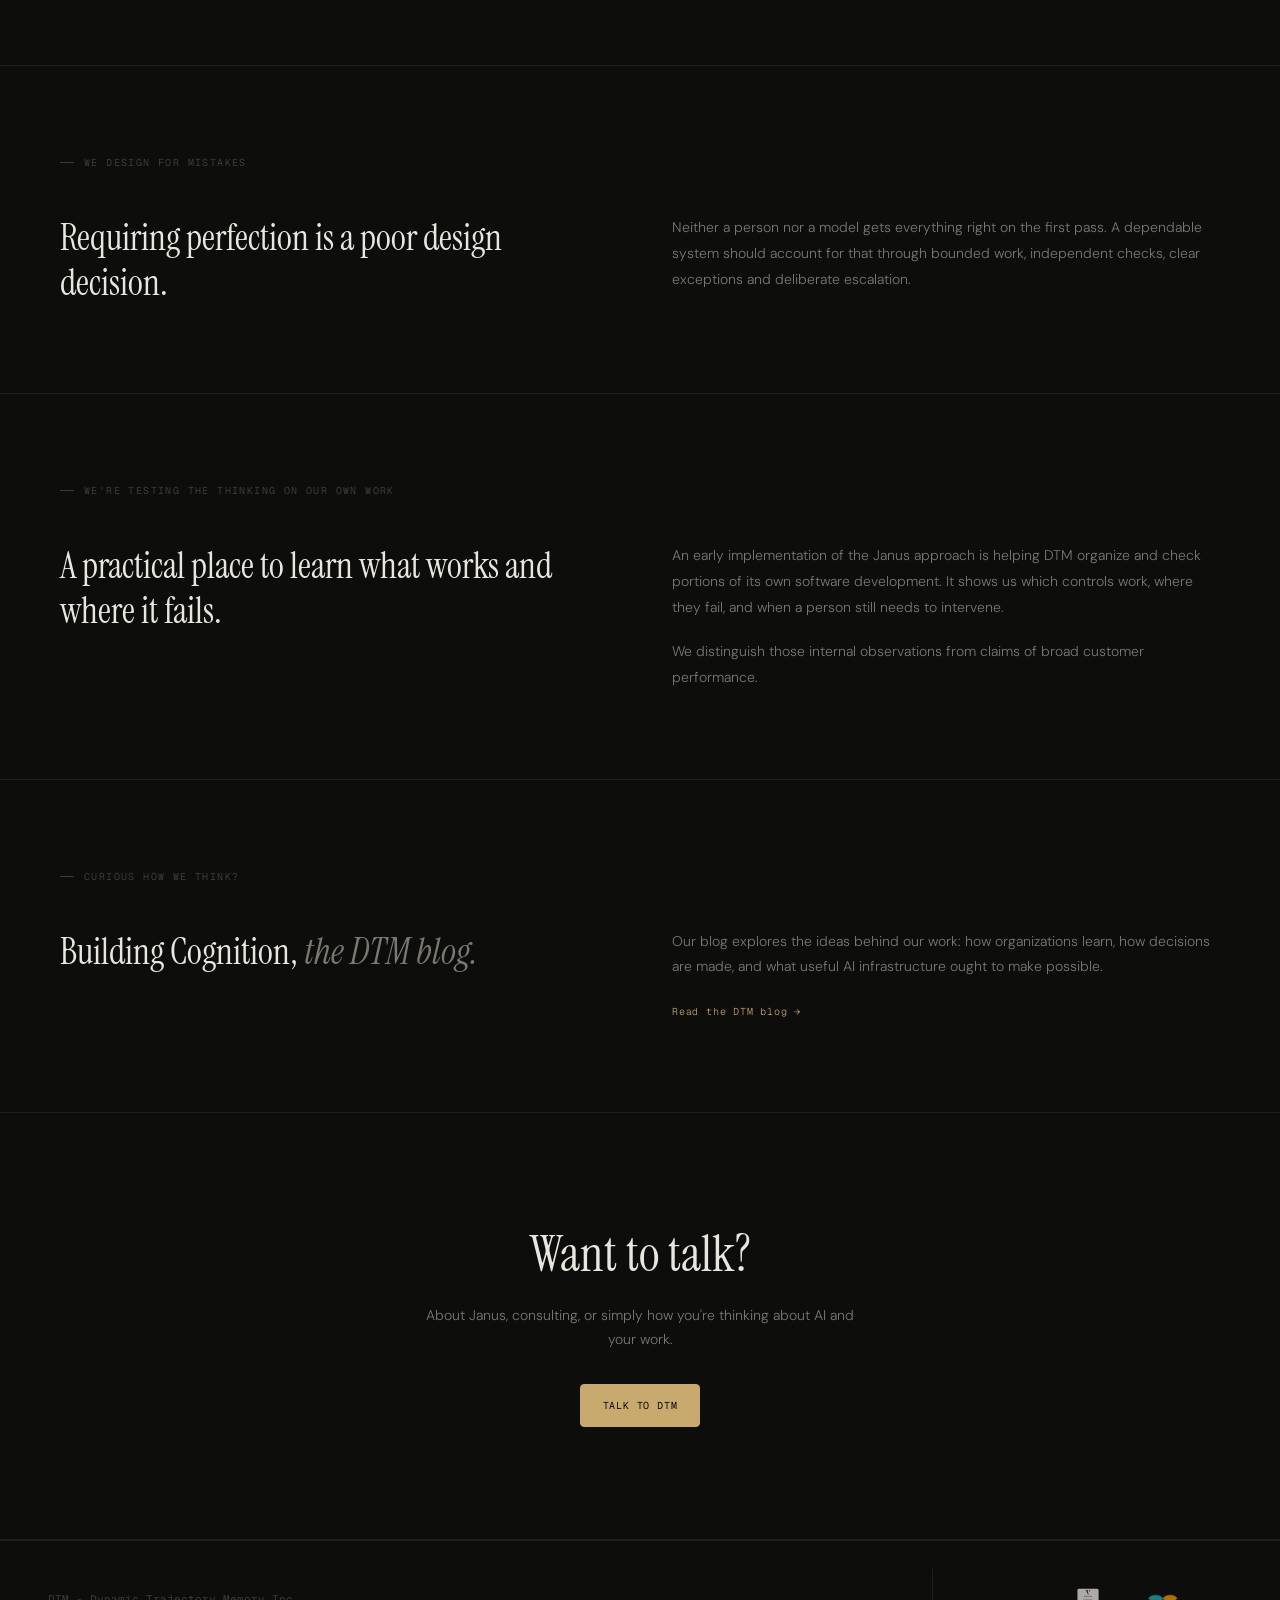
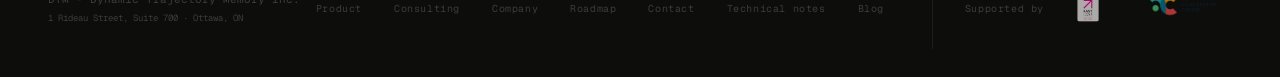
==== commit 2ea6585d: "Website V3: human-attention story, claim fixes, Consulting page, About redirect, contact form Co-Aut" ====
--- a/about.html
+++ b/about.html
@@ -2,144 +2,13 @@
 <html lang="en">
 <head>
   <meta charset="UTF-8">
-  <meta name="viewport" content="width=device-width, initial-scale=1.0">
-  <meta name="description" content="About DTM - who we are, what we're building, and the institutions backing our mission.">
-  <link rel="canonical" href="https://dtm-system.com/about.html">
-  <meta property="og:type" content="website">
-  <meta property="og:title" content="About - DTM">
-  <meta property="og:description" content="About DTM - who we are, what we're building, and the institutions backing our mission.">
-  <meta property="og:url" content="https://dtm-system.com/about.html">
-  <meta property="og:image" content="https://dtm-system.com/assets/vector-fastlane-badge.png">
-  <meta name="twitter:card" content="summary_large_image">
-  <meta name="twitter:title" content="About - DTM">
-  <meta name="twitter:description" content="About DTM - who we are, what we're building, and the institutions backing our mission.">
-  <meta name="twitter:image" content="https://dtm-system.com/assets/vector-fastlane-badge.png">
   <title>About - DTM</title>
-  <link rel="preconnect" href="https://fonts.googleapis.com">
-  <link rel="preconnect" href="https://fonts.gstatic.com" crossorigin>
-  <link href="https://fonts.googleapis.com/css2?family=Geist+Mono:wght@300;400;500&family=Instrument+Serif:ital@0;1&family=DM+Sans:ital,opsz,wght@0,9..40,300;0,9..40,400;0,9..40,500;1,9..40,300&display=swap" rel="stylesheet">
-  <link rel="icon" type="image/png" href="assets/vector-fastlane-badge.png">
-  <link rel="stylesheet" href="style.css">
+  <link rel="canonical" href="https://dtm-system.com/company.html">
+  <meta name="robots" content="noindex">
+  <meta http-equiv="refresh" content="0; url=company.html">
+  <script>window.location.replace('company.html' + window.location.hash);</script>
 </head>
 <body>
-
-  <nav>
-    <a href="index.html" class="nav-left"><strong>DTM</strong> - Dynamic Trajectory Memory</a>
-    <ul class="nav-links">
-      <li><a href="product.html">Product</a></li>
-      <li><a href="technical.html">Technical</a></li>
-      <li><a href="company.html">Company</a></li>
-      <li><a href="roadmap.html">Roadmap</a></li>
-      <li><a href="about.html" class="nav-link--active">About</a></li>
-      <li><a href="contact.html">Contact</a></li>
-      <li><a href="https://blog.dtm-system.com" target="_blank" rel="noopener">Blog</a></li>
-    </ul>
-    <button class="nav-toggle" aria-label="Toggle navigation" aria-expanded="false">
-      <span></span><span></span><span></span>
-    </button>
-  </nav>
-
-  <main>
-
-    <section class="hero">
-      <div class="wrap">
-        <p class="eyebrow">About DTM</p>
-        <p class="hero-brand-tagline">AI governance infrastructure for institutions that can't afford failure.</p>
-        <p class="hero-plain">We're building the decision boundary layer for AI workflows in regulated industries.</p>
-      </div>
-    </section>
-
-    <section class="sec">
-      <div class="wrap">
-        <div class="page-cards">
-
-          <div class="page-card">
-            <span class="page-card-num">01</span>
-            <h2 class="page-card-title">Our Mission</h2>
-            <p class="page-card-desc">DTM is building Janus OS so people can delegate work without giving up authority over the decisions that matter. Institutional memory is a capability being developed.</p>
-          </div>
-
-          <div class="page-card">
-            <span class="page-card-num">02</span>
-            <h2 class="page-card-title">Governance is Not Optional</h2>
-            <p class="page-card-desc">Janus is being built so checks and records can support human authority. It is not offered as a certified system for any regulated industry.</p>
-          </div>
-
-        </div>
-      </div>
-    </section>
-
-    <!-- Supporters section -->
-    <section class="sec">
-      <div class="wrap">
-        <div class="about-supporters">
-          <div class="about-supporters-title">Supported by</div>
-          <div class="about-supporters-logos">
-            <a href="https://vectorinstitute.ai/fastlane-program/" target="_blank" rel="noopener" class="about-supporter-item" title="Vector Institute FastLane">
-              <img src="assets/vector-fastlane-badge.png" alt="Vector Institute FastLane" class="about-supporter-logo">
-              <div class="about-supporter-name">Vector Institute</div>
-              <p class="about-supporter-desc">FastLane program providing Canadian AI startups with research expertise, technical resources, and industry connections.</p>
-            </a>
-            <a href="https://accel.ca/" target="_blank" rel="noopener" class="about-supporter-item" title="The Accelerator Centre">
-              <img src="assets/ac-icubate-logo.webp" alt="The Accelerator Centre" class="about-supporter-logo">
-              <div class="about-supporter-name">The Accelerator Centre</div>
-              <p class="about-supporter-desc">AC Incubate program supporting early-stage startups building transformative technology in regulated domains.</p>
-            </a>
-          </div>
-        </div>
-      </div>
-    </section>
-
-    <div class="closing">
-      <p class="closing-h">Governance infrastructure, built for how you already work.</p>
-      <p class="closing-sub">Early access is a conversation with the founder.</p>
-      <p style="margin-top:32px"><a href="contact.html" class="btn-primary">Talk to us</a></p>
-    </div>
-
-  </main>
-
-  <footer>
-    <div class="footer-l">DTM - Dynamic Trajectory Memory Inc.<br><span>1 Rideau Street, Suite 700 &middot; Ottawa, ON</span><br><a href="mailto:jessebinstock@dtm-systems.com">jessebinstock@dtm-systems.com</a></div>
-    <nav class="footer-nav" aria-label="Footer">
-      <a href="product.html">Product</a>
-      <a href="technical.html">Technical</a>
-      <a href="company.html">Company</a>
-      <a href="roadmap.html">Roadmap</a>
-      <a href="about.html">About</a>
-      <a href="contact.html">Contact</a>
-      <a href="https://blog.dtm-system.com" target="_blank" rel="noopener">Blog</a>
-    </nav>
-    <div class="footer-supporters">
-      <span class="supporters-text">Supported by</span>
-      <div class="supporters-logos">
-        <a href="https://vectorinstitute.ai/fastlane-program/" target="_blank" rel="noopener" title="Vector Institute FastLane Program">
-          <img src="assets/vector-fastlane-badge.png" alt="Vector Institute FastLane" class="supporter-logo">
-        </a>
-        <a href="https://accel.ca/" target="_blank" rel="noopener" title="The Accelerator Centre">
-          <img src="assets/ac-icubate-logo.webp" alt="The Accelerator Centre" class="supporter-logo">
-        </a>
-      </div>
-    </div>
-  </footer>
-
-  <script>
-    (function() {
-      var toggle = document.querySelector('.nav-toggle');
-      var links = document.querySelector('.nav-links');
-      if (!toggle || !links) return;
-      toggle.addEventListener('click', function() {
-        var expanded = toggle.getAttribute('aria-expanded') === 'true';
-        toggle.setAttribute('aria-expanded', String(!expanded));
-        links.classList.toggle('nav-links--open');
-      });
-      links.addEventListener('click', function(e) {
-        if (e.target.tagName === 'A') {
-          toggle.setAttribute('aria-expanded', 'false');
-          links.classList.remove('nav-links--open');
-        }
-      });
-    })();
-  </script>
-
+  <p>This page has moved to <a href="company.html">Company</a>.</p>
 </body>
 </html>
